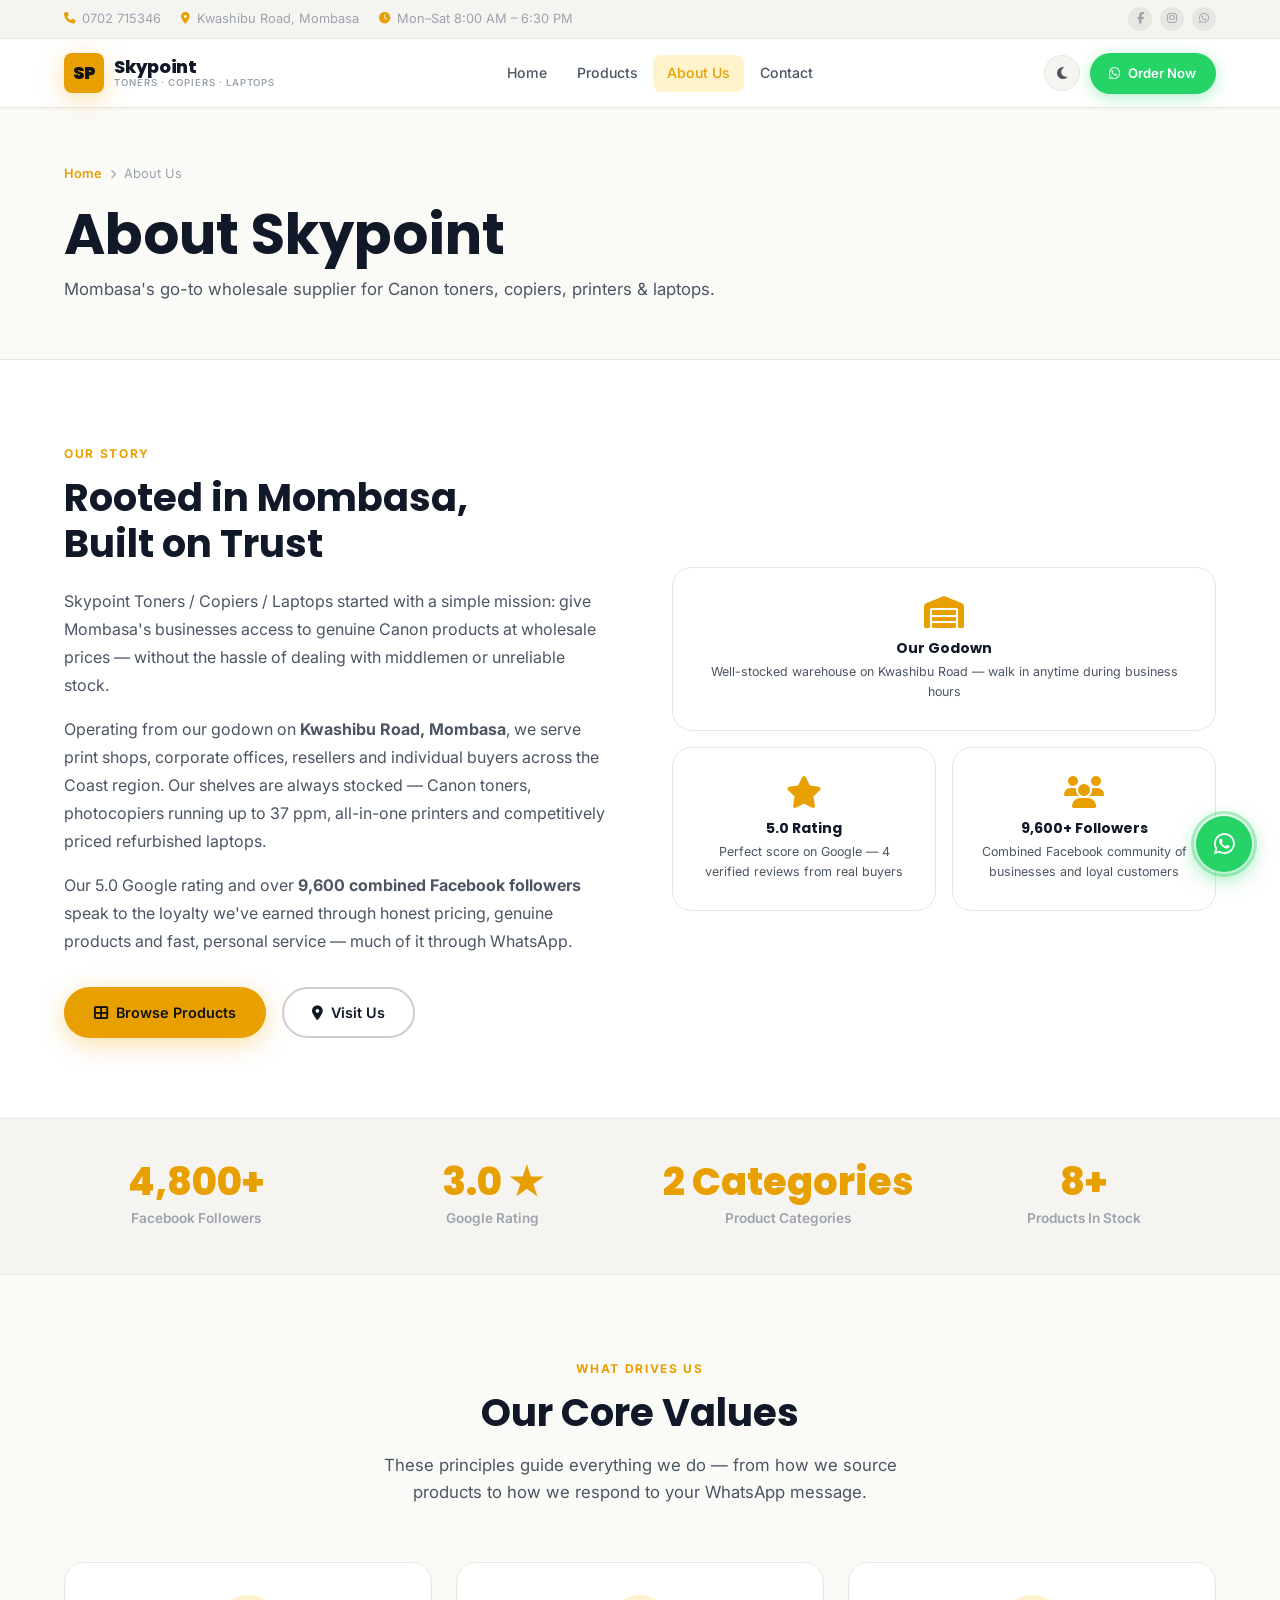
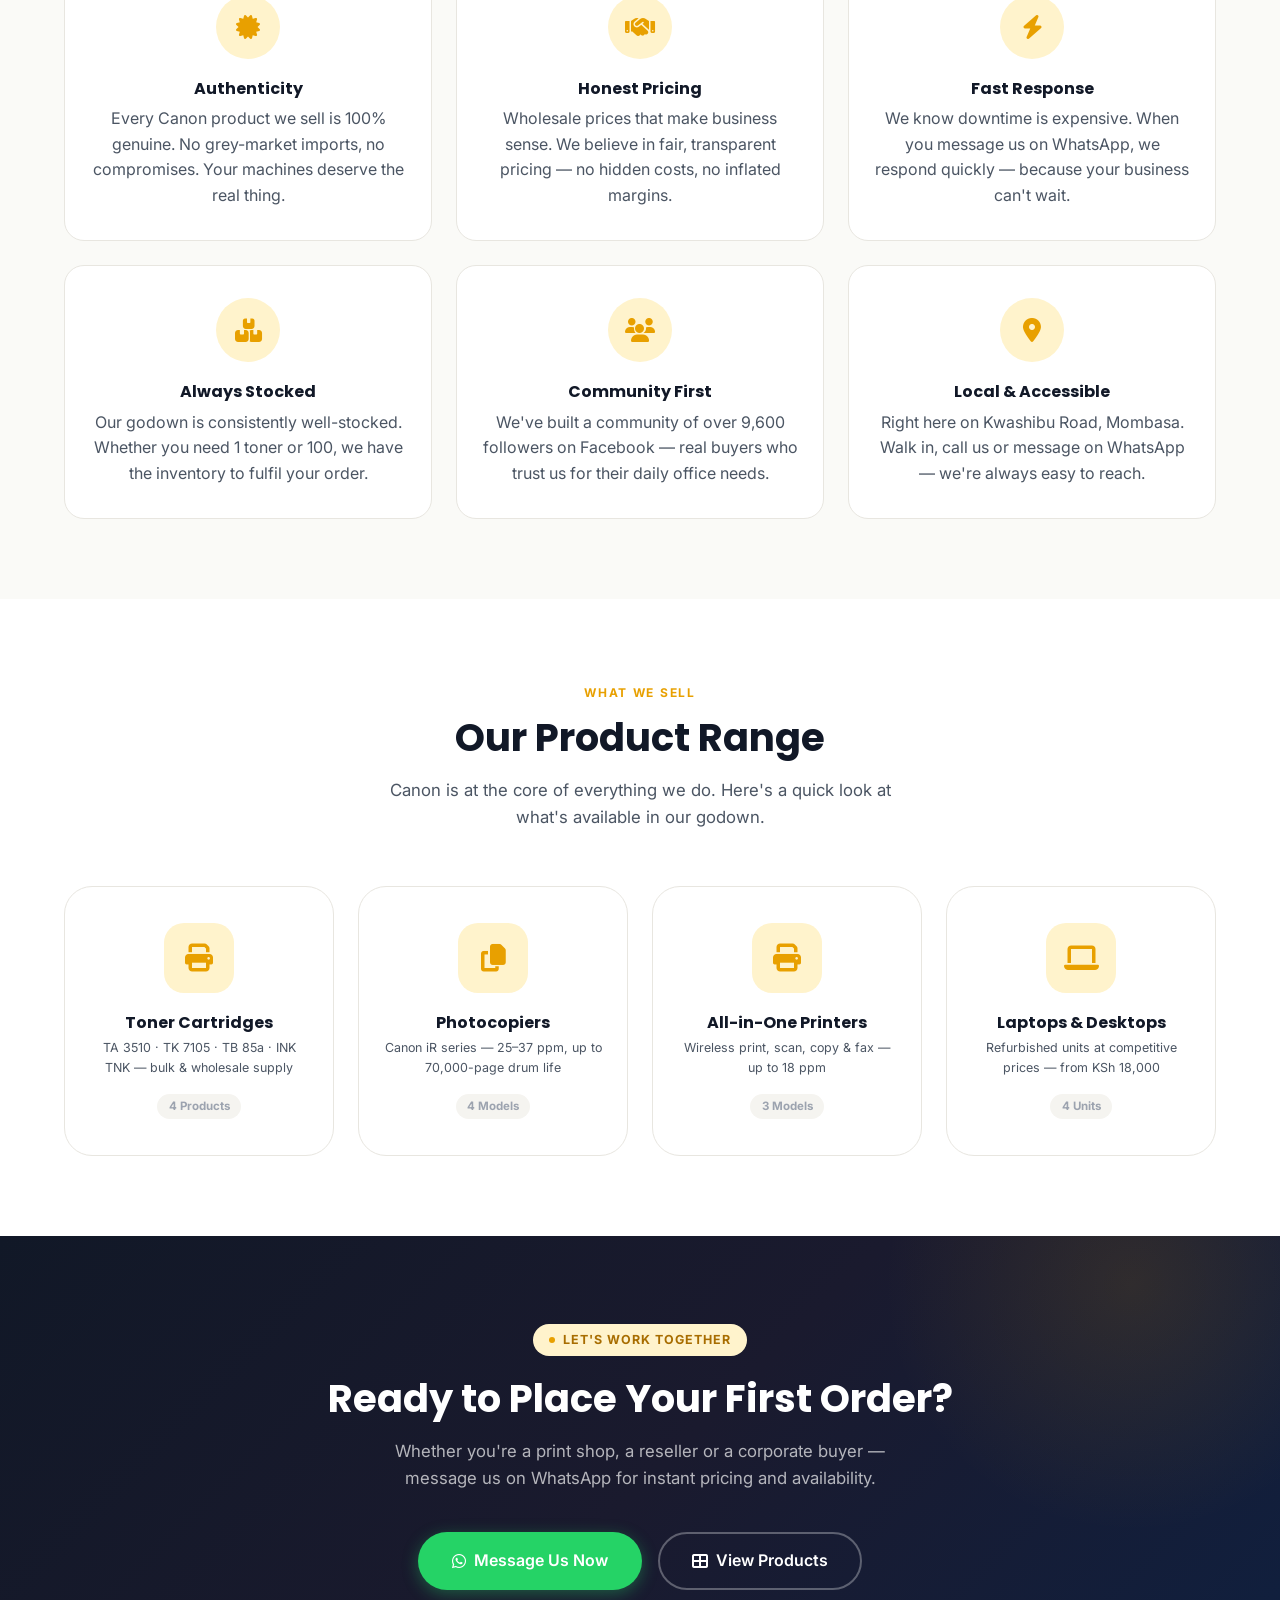
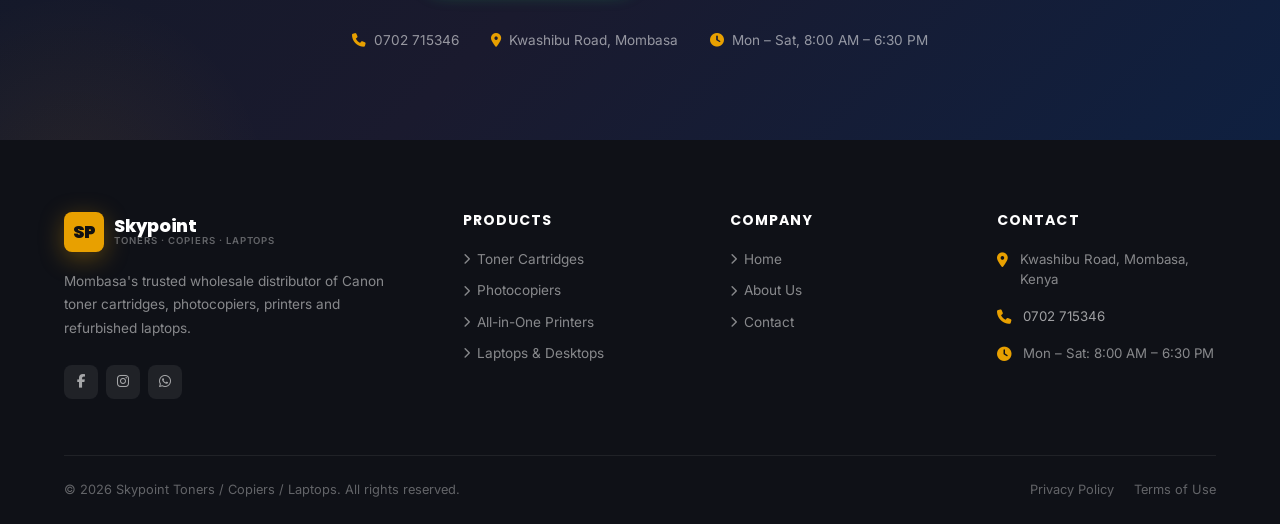
==== about.html @ 7e63da17 "Add hero video, godown image and visual polish - Add silent autoplay looping video to hero mosaic (v" ====
<!DOCTYPE html>
<html lang="en" data-theme="light">
<head>
  <meta charset="UTF-8">
  <meta name="viewport" content="width=device-width, initial-scale=1.0">
  <title>About Us — Skypoint Toners, Copiers &amp; Laptops | Mombasa</title>
  <meta name="description" content="Skypoint is Mombasa's trusted wholesale distributor of Canon toners, copiers, printers and laptops. Learn about our story, values and what drives us.">
  <link rel="preconnect" href="https://fonts.googleapis.com">
  <link rel="preconnect" href="https://fonts.gstatic.com" crossorigin>
  <link href="https://fonts.googleapis.com/css2?family=Inter:wght@300;400;500;600;700;800&family=Poppins:wght@600;700;800;900&display=swap" rel="stylesheet">
  <link rel="stylesheet" href="https://cdnjs.cloudflare.com/ajax/libs/font-awesome/6.5.0/css/all.min.css">
  <link rel="stylesheet" href="css/style.css">
</head>
<body>

  <!-- TOP BAR -->
  <div class="top-bar">
    <div class="container">
      <div class="top-bar-inner">
        <div class="top-bar-left">
          <a href="tel:+254702715346"><i class="fas fa-phone"></i> 0702 715346</a>
          <a href="#"><i class="fas fa-map-marker-alt"></i> Kwashibu Road, Mombasa</a>
          <a href="#"><i class="fas fa-clock"></i> Mon–Sat 8:00 AM – 6:30 PM</a>
        </div>
        <div class="top-bar-right">
          <div class="top-bar-social">
            <a href="#" aria-label="Facebook"><i class="fab fa-facebook-f"></i></a>
            <a href="#" aria-label="Instagram"><i class="fab fa-instagram"></i></a>
            <a href="https://wa.me/254702715346" target="_blank" aria-label="WhatsApp"><i class="fab fa-whatsapp"></i></a>
          </div>
        </div>
      </div>
    </div>
  </div>

  <!-- HEADER -->
  <header class="header">
    <div class="container">
      <nav class="nav">
        <a href="index.html" class="logo">
          <div class="logo-icon">SP</div>
          <div class="logo-text">
            <span class="logo-name">Skypoint</span>
            <span class="logo-tagline">Toners · Copiers · Laptops</span>
          </div>
        </a>
        <div class="nav-links">
          <a href="index.html">Home</a>
          <a href="products.html">Products</a>
          <a href="about.html" class="active">About Us</a>
          <a href="contact.html">Contact</a>
        </div>
        <div class="nav-actions">
          <button class="theme-toggle" id="themeToggle" aria-label="Toggle dark mode">
            <i class="fas fa-moon"></i>
          </button>
          <a href="https://wa.me/254702715346" target="_blank" class="btn btn-whatsapp btn-sm">
            <i class="fab fa-whatsapp"></i> Order Now
          </a>
          <button class="menu-toggle" id="menuToggle" aria-label="Open menu">
            <i class="fas fa-bars"></i>
          </button>
        </div>
      </nav>
    </div>
  </header>

  <!-- MOBILE MENU -->
  <div class="mobile-menu" id="mobileMenu">
    <div class="mobile-menu-header">
      <a href="index.html" class="logo">
        <div class="logo-icon">SP</div>
        <div class="logo-text">
          <span class="logo-name">Skypoint</span>
          <span class="logo-tagline">Toners · Copiers · Laptops</span>
        </div>
      </a>
      <button class="mobile-menu-close" id="mobileMenuClose"><i class="fas fa-times"></i></button>
    </div>
    <nav class="mobile-nav-links">
      <a href="index.html"><i class="fas fa-home"></i> Home</a>
      <a href="products.html"><i class="fas fa-th-large"></i> Products</a>
      <a href="about.html" class="active"><i class="fas fa-info-circle"></i> About Us</a>
      <a href="contact.html"><i class="fas fa-map-marker-alt"></i> Contact</a>
    </nav>
    <div class="mobile-menu-footer">
      <a href="https://wa.me/254702715346" target="_blank" class="btn btn-whatsapp">
        <i class="fab fa-whatsapp"></i> Order via WhatsApp
      </a>
    </div>
  </div>

  <!-- PAGE HERO -->
  <div class="page-hero">
    <div class="container">
      <div class="breadcrumb">
        <a href="index.html">Home</a>
        <i class="fas fa-chevron-right"></i>
        <span>About Us</span>
      </div>
      <h1>About Skypoint</h1>
      <p style="margin-top:0.5rem; font-size:1.05rem;">Mombasa's go-to wholesale supplier for Canon toners, copiers, printers &amp; laptops.</p>
    </div>
  </div>

  <main>

    <!-- OUR STORY -->
    <section class="section">
      <div class="container">
        <div class="story-grid">
          <div class="reveal-left">
            <div class="overline" style="display:inline-block;font-size:0.75rem;font-weight:700;letter-spacing:0.14em;text-transform:uppercase;color:var(--accent);margin-bottom:0.75rem;">Our Story</div>
            <h2 style="margin-bottom:1.25rem;">Rooted in Mombasa,<br>Built on Trust</h2>
            <p style="margin-bottom:1rem; line-height:1.75;">Skypoint Toners / Copiers / Laptops started with a simple mission: give Mombasa's businesses access to genuine Canon products at wholesale prices — without the hassle of dealing with middlemen or unreliable stock.</p>
            <p style="margin-bottom:1rem; line-height:1.75;">Operating from our godown on <strong>Kwashibu Road, Mombasa</strong>, we serve print shops, corporate offices, resellers and individual buyers across the Coast region. Our shelves are always stocked — Canon toners, photocopiers running up to 37 ppm, all-in-one printers and competitively priced refurbished laptops.</p>
            <p style="line-height:1.75;">Our 5.0 Google rating and over <strong>9,600 combined Facebook followers</strong> speak to the loyalty we've earned through honest pricing, genuine products and fast, personal service — much of it through WhatsApp.</p>
            <div style="margin-top:2rem; display:flex; gap:1rem; flex-wrap:wrap;">
              <a href="products.html" class="btn btn-primary">
                <i class="fas fa-th-large"></i> Browse Products
              </a>
              <a href="contact.html" class="btn btn-secondary">
                <i class="fas fa-map-marker-alt"></i> Visit Us
              </a>
            </div>
          </div>
          <div class="story-visual reveal-right">
            <div class="story-card">
              <i class="fas fa-warehouse"></i>
              <h4>Our Godown</h4>
              <p>Well-stocked warehouse on Kwashibu Road — walk in anytime during business hours</p>
            </div>
            <div class="story-card">
              <i class="fas fa-star"></i>
              <h4>5.0 Rating</h4>
              <p>Perfect score on Google — 4 verified reviews from real buyers</p>
            </div>
            <div class="story-card">
              <i class="fas fa-users"></i>
              <h4>9,600+ Followers</h4>
              <p>Combined Facebook community of businesses and loyal customers</p>
            </div>
          </div>
        </div>
      </div>
    </section>

    <!-- STATS -->
    <div class="stats-bar">
      <div class="container">
        <div class="stats-grid">
          <div class="stat-item reveal delay-1">
            <span class="stat-number" data-count="9600" data-suffix="+">0</span>
            <span class="stat-label">Facebook Followers</span>
          </div>
          <div class="stat-item reveal delay-2">
            <span class="stat-number" data-count="5" data-suffix=".0 ★">0</span>
            <span class="stat-label">Google Rating</span>
          </div>
          <div class="stat-item reveal delay-3">
            <span class="stat-number" data-count="4" data-suffix=" Categories">0</span>
            <span class="stat-label">Product Categories</span>
          </div>
          <div class="stat-item reveal delay-4">
            <span class="stat-number" data-count="15" data-suffix="+">0</span>
            <span class="stat-label">Products In Stock</span>
          </div>
        </div>
      </div>
    </div>

    <!-- VALUES -->
    <section class="section section-alt">
      <div class="container">
        <div class="section-header">
          <div class="overline">What Drives Us</div>
          <h2>Our Core Values</h2>
          <p>These principles guide everything we do — from how we source products to how we respond to your WhatsApp message.</p>
        </div>
        <div class="values-grid">
          <div class="value-card reveal delay-1">
            <div class="value-icon"><i class="fas fa-certificate"></i></div>
            <h3>Authenticity</h3>
            <p>Every Canon product we sell is 100% genuine. No grey-market imports, no compromises. Your machines deserve the real thing.</p>
          </div>
          <div class="value-card reveal delay-2">
            <div class="value-icon"><i class="fas fa-handshake"></i></div>
            <h3>Honest Pricing</h3>
            <p>Wholesale prices that make business sense. We believe in fair, transparent pricing — no hidden costs, no inflated margins.</p>
          </div>
          <div class="value-card reveal delay-3">
            <div class="value-icon"><i class="fas fa-bolt"></i></div>
            <h3>Fast Response</h3>
            <p>We know downtime is expensive. When you message us on WhatsApp, we respond quickly — because your business can't wait.</p>
          </div>
          <div class="value-card reveal delay-1">
            <div class="value-icon"><i class="fas fa-boxes"></i></div>
            <h3>Always Stocked</h3>
            <p>Our godown is consistently well-stocked. Whether you need 1 toner or 100, we have the inventory to fulfil your order.</p>
          </div>
          <div class="value-card reveal delay-2">
            <div class="value-icon"><i class="fas fa-users"></i></div>
            <h3>Community First</h3>
            <p>We've built a community of over 9,600 followers on Facebook — real buyers who trust us for their daily office needs.</p>
          </div>
          <div class="value-card reveal delay-3">
            <div class="value-icon"><i class="fas fa-map-marker-alt"></i></div>
            <h3>Local &amp; Accessible</h3>
            <p>Right here on Kwashibu Road, Mombasa. Walk in, call us or message on WhatsApp — we're always easy to reach.</p>
          </div>
        </div>
      </div>
    </section>

    <!-- PRODUCTS OVERVIEW -->
    <section class="section">
      <div class="container">
        <div class="section-header">
          <div class="overline">What We Sell</div>
          <h2>Our Product Range</h2>
          <p>Canon is at the core of everything we do. Here's a quick look at what's available in our godown.</p>
        </div>
        <div class="categories-grid">
          <a href="products.html" class="category-card reveal delay-1">
            <div class="cat-icon"><i class="fas fa-print"></i></div>
            <h3>Toner Cartridges</h3>
            <p>TA 3510 · TK 7105 · TB 85a · INK TNK — bulk &amp; wholesale supply</p>
            <span class="cat-count">4 Products</span>
          </a>
          <a href="products.html" class="category-card reveal delay-2">
            <div class="cat-icon"><i class="fas fa-copy"></i></div>
            <h3>Photocopiers</h3>
            <p>Canon iR series — 25–37 ppm, up to 70,000-page drum life</p>
            <span class="cat-count">4 Models</span>
          </a>
          <a href="products.html" class="category-card reveal delay-3">
            <div class="cat-icon"><i class="fas fa-print"></i></div>
            <h3>All-in-One Printers</h3>
            <p>Wireless print, scan, copy &amp; fax — up to 18 ppm</p>
            <span class="cat-count">3 Models</span>
          </a>
          <a href="products.html" class="category-card reveal delay-4">
            <div class="cat-icon"><i class="fas fa-laptop"></i></div>
            <h3>Laptops &amp; Desktops</h3>
            <p>Refurbished units at competitive prices — from KSh 18,000</p>
            <span class="cat-count">4 Units</span>
          </a>
        </div>
      </div>
    </section>

    <!-- CTA -->
    <section class="cta-banner">
      <div class="container">
        <div class="cta-content">
          <div class="hero-overline" style="justify-content:center; margin-bottom:1.25rem;">
            <div class="dot"></div>
            Let's Work Together
          </div>
          <h2>Ready to Place Your First Order?</h2>
          <p>Whether you're a print shop, a reseller or a corporate buyer — message us on WhatsApp for instant pricing and availability.</p>
          <div class="cta-actions">
            <a href="https://wa.me/254702715346?text=Hello%20Skypoint!%20I%27d%20like%20to%20inquire%20about%20your%20products%20and%20pricing." target="_blank" class="btn btn-whatsapp btn-lg">
              <i class="fab fa-whatsapp"></i> Message Us Now
            </a>
            <a href="products.html" class="btn btn-outline-accent btn-lg" style="border-color:rgba(255,255,255,0.3); color:#fff;">
              <i class="fas fa-th-large"></i> View Products
            </a>
          </div>
          <div class="cta-meta">
            <div class="cta-meta-item"><i class="fas fa-phone"></i> 0702 715346</div>
            <div class="cta-meta-item"><i class="fas fa-map-marker-alt"></i> Kwashibu Road, Mombasa</div>
            <div class="cta-meta-item"><i class="fas fa-clock"></i> Mon – Sat, 8:00 AM – 6:30 PM</div>
          </div>
        </div>
      </div>
    </section>

  </main>

  <!-- FOOTER -->
  <footer class="footer">
    <div class="container">
      <div class="footer-grid">
        <div class="footer-brand">
          <div class="logo">
            <div class="logo-icon">SP</div>
            <div class="logo-text">
              <span class="logo-name">Skypoint</span>
              <span class="logo-tagline">Toners · Copiers · Laptops</span>
            </div>
          </div>
          <p>Mombasa's trusted wholesale distributor of Canon toner cartridges, photocopiers, printers and refurbished laptops.</p>
          <div class="footer-social">
            <a href="#" aria-label="Facebook"><i class="fab fa-facebook-f"></i></a>
            <a href="#" aria-label="Instagram"><i class="fab fa-instagram"></i></a>
            <a href="https://wa.me/254702715346" target="_blank" aria-label="WhatsApp"><i class="fab fa-whatsapp"></i></a>
          </div>
        </div>
        <div class="footer-col">
          <h4>Products</h4>
          <ul>
            <li><a href="products.html"><i class="fas fa-chevron-right"></i> Toner Cartridges</a></li>
            <li><a href="products.html"><i class="fas fa-chevron-right"></i> Photocopiers</a></li>
            <li><a href="products.html"><i class="fas fa-chevron-right"></i> All-in-One Printers</a></li>
            <li><a href="products.html"><i class="fas fa-chevron-right"></i> Laptops &amp; Desktops</a></li>
          </ul>
        </div>
        <div class="footer-col">
          <h4>Company</h4>
          <ul>
            <li><a href="index.html"><i class="fas fa-chevron-right"></i> Home</a></li>
            <li><a href="about.html"><i class="fas fa-chevron-right"></i> About Us</a></li>
            <li><a href="contact.html"><i class="fas fa-chevron-right"></i> Contact</a></li>
          </ul>
        </div>
        <div class="footer-col">
          <h4>Contact</h4>
          <div class="footer-contact-item">
            <i class="fas fa-map-marker-alt"></i>
            <span>Kwashibu Road, Mombasa, Kenya</span>
          </div>
          <div class="footer-contact-item">
            <i class="fas fa-phone"></i>
            <span><a href="tel:+254702715346">0702 715346</a></span>
          </div>
          <div class="footer-contact-item">
            <i class="fas fa-clock"></i>
            <span>Mon – Sat: 8:00 AM – 6:30 PM</span>
          </div>
        </div>
      </div>
      <div class="footer-bottom">
        <p>&copy; 2026 Skypoint Toners / Copiers / Laptops. All rights reserved.</p>
        <div class="footer-bottom-links">
          <a href="#">Privacy Policy</a>
          <a href="#">Terms of Use</a>
        </div>
      </div>
    </div>
  </footer>

  <div class="wa-float">
    <div class="wa-float-tooltip">Chat with us on WhatsApp</div>
    <a href="https://wa.me/254702715346?text=Hello%20Skypoint!%20I'd%20like%20to%20place%20an%20order." target="_blank" class="wa-float-btn" aria-label="Order on WhatsApp">
      <i class="fab fa-whatsapp"></i>
    </a>
  </div>
  <button class="back-to-top" id="backToTop" aria-label="Back to top">
    <i class="fas fa-chevron-up"></i>
  </button>

  <script src="js/main.js"></script>
</body>
</html>
---- css/style.css ----
/* =====================================================
   SKYPOINT TONERS — Design System & Stylesheet
   Theme: White + Mustard/Gold, Dark Navy dark mode
   Hosting: cPanel static (no build tools)
   ===================================================== */

/* ============ 1. RESET ============ */
*, *::before, *::after { box-sizing: border-box; margin: 0; padding: 0; }
html { scroll-behavior: smooth; font-size: 16px; }
body {
  font-family: 'Inter', system-ui, -apple-system, sans-serif;
  background-color: var(--bg);
  color: var(--text);
  line-height: 1.6;
  transition: background-color 0.4s ease, color 0.4s ease;
  overflow-x: hidden;
  -webkit-text-size-adjust: 100%;
}
*, *::before, *::after { box-sizing: border-box; }
img { max-width: 100%; display: block; }
a { text-decoration: none; color: inherit; }
ul { list-style: none; }
button { cursor: pointer; font-family: inherit; border: none; outline: none; background: none; }

/* ============ 2. DESIGN TOKENS ============ */
:root {
  /* Brand */
  --accent: #E8A000;
  --accent-dark: #CC8800;
  --accent-darker: #A86D00;
  --accent-light: #FFF3CC;
  --accent-glow: rgba(232, 160, 0, 0.3);

  /* Light theme surfaces */
  --bg: #FFFFFF;
  --bg-alt: #FAFAF7;
  --surface: #F5F4F0;
  --card: #FFFFFF;
  --border: #E8E6E0;
  --border-strong: #D0CEC7;

  /* Text */
  --text: #111827;
  --text-secondary: #4B5563;
  --text-muted: #9CA3AF;

  /* Shadows */
  --shadow-xs: 0 1px 2px rgba(0,0,0,0.04);
  --shadow-sm: 0 2px 8px rgba(0,0,0,0.06);
  --shadow-md: 0 4px 20px rgba(0,0,0,0.09);
  --shadow-lg: 0 8px 40px rgba(0,0,0,0.13);
  --shadow-xl: 0 16px 60px rgba(0,0,0,0.16);
  --shadow-accent: 0 6px 24px rgba(232, 160, 0, 0.35);

  /* Radius */
  --r-sm: 8px;
  --r-md: 12px;
  --r-lg: 20px;
  --r-xl: 28px;
  --r-full: 9999px;

  /* Transitions */
  --t-fast: 0.15s ease;
  --t-base: 0.25s ease;
  --t-slow: 0.4s ease;
}

[data-theme="dark"] {
  --bg: #0D0D1E;
  --bg-alt: #111125;
  --surface: #16162E;
  --card: #1C1C38;
  --border: #2A2A4E;
  --border-strong: #3A3A60;

  --text: #F0F0F8;
  --text-secondary: #B0B0CC;
  --text-muted: #6B6B9A;

  --shadow-xs: 0 1px 2px rgba(0,0,0,0.25);
  --shadow-sm: 0 2px 8px rgba(0,0,0,0.35);
  --shadow-md: 0 4px 20px rgba(0,0,0,0.45);
  --shadow-lg: 0 8px 40px rgba(0,0,0,0.55);
  --shadow-xl: 0 16px 60px rgba(0,0,0,0.65);
  --shadow-accent: 0 6px 24px rgba(232, 160, 0, 0.22);
  --accent-light: rgba(232, 160, 0, 0.12);
  --accent-darker: var(--accent);
}

/* ============ 3. TYPOGRAPHY ============ */
h1, h2, h3, h4, h5, h6 {
  font-family: 'Poppins', sans-serif;
  font-weight: 700;
  line-height: 1.2;
  color: var(--text);
  transition: color 0.4s ease;
}
h1 { font-size: clamp(2rem, 5vw, 3.5rem); }
h2 { font-size: clamp(1.6rem, 3.5vw, 2.4rem); }
h3 { font-size: clamp(1.1rem, 2.5vw, 1.4rem); }
h4 { font-size: 1rem; }

p { color: var(--text-secondary); transition: color 0.4s ease; }
.accent-text { color: var(--accent); }

/* ============ 4. LAYOUT ============ */
.container {
  width: 100%;
  max-width: 1200px;
  margin: 0 auto;
  padding: 0 1.5rem;
}
.section { padding: 5rem 0; }
.section-alt { background: var(--bg-alt); }

.section-header { text-align: center; margin-bottom: 3.5rem; }
.section-header .overline {
  display: inline-block;
  font-size: 0.75rem;
  font-weight: 700;
  letter-spacing: 0.14em;
  text-transform: uppercase;
  color: var(--accent);
  margin-bottom: 0.75rem;
}
.section-header h2 { margin-bottom: 1rem; }
.section-header p { max-width: 550px; margin: 0 auto; font-size: 1.05rem; }

/* ============ 5. BUTTONS ============ */
.btn {
  display: inline-flex;
  align-items: center;
  gap: 0.5rem;
  padding: 0.75rem 1.75rem;
  border-radius: var(--r-full);
  font-size: 0.9rem;
  font-weight: 600;
  transition: all var(--t-base);
  white-space: nowrap;
  cursor: pointer;
  border: 2px solid transparent;
}

.btn-primary {
  background: var(--accent);
  color: #111;
  box-shadow: var(--shadow-accent);
}
.btn-primary:hover {
  background: var(--accent-dark);
  transform: translateY(-2px);
  box-shadow: 0 8px 30px rgba(232,160,0,0.45);
}

.btn-secondary {
  background: transparent;
  color: var(--text);
  border-color: var(--border-strong);
}
.btn-secondary:hover {
  border-color: var(--accent);
  color: var(--accent);
  transform: translateY(-2px);
}

.btn-whatsapp {
  background: #25D366;
  color: #fff;
  box-shadow: 0 4px 16px rgba(37,211,102,0.35);
}
.btn-whatsapp:hover {
  background: #1DB954;
  transform: translateY(-2px);
  box-shadow: 0 8px 24px rgba(37,211,102,0.45);
}

.btn-outline-accent {
  background: transparent;
  color: var(--accent);
  border-color: var(--accent);
}
.btn-outline-accent:hover {
  background: var(--accent);
  color: #111;
  transform: translateY(-2px);
}

.btn-dark {
  background: #fff;
  color: #111;
  font-weight: 700;
}
.btn-dark:hover {
  background: rgba(255,255,255,0.9);
  transform: translateY(-2px);
}

.btn-sm { padding: 0.5rem 1.1rem; font-size: 0.82rem; }
.btn-lg { padding: 0.9rem 2rem; font-size: 1rem; }

/* ============ 6. BADGES ============ */
.badge {
  display: inline-flex;
  align-items: center;
  padding: 0.22rem 0.65rem;
  border-radius: var(--r-full);
  font-size: 0.72rem;
  font-weight: 700;
  letter-spacing: 0.04em;
  text-transform: uppercase;
}
.badge-accent { background: var(--accent-light); color: var(--accent-darker); }
.badge-hot { background: #FEE2E2; color: #DC2626; }
.badge-new { background: #DCFCE7; color: #15803D; }
.badge-bulk { background: #EDE9FE; color: #7C3AED; }
[data-theme="dark"] .badge-hot { background: rgba(239,68,68,0.15); color: #F87171; }
[data-theme="dark"] .badge-new { background: rgba(34,197,94,0.15); color: #4ADE80; }
[data-theme="dark"] .badge-bulk { background: rgba(124,58,237,0.15); color: #A78BFA; }

/* ============ 7. TOP BAR ============ */
.top-bar {
  background: var(--surface);
  border-bottom: 1px solid var(--border);
  color: var(--text-secondary);
  padding: 0.45rem 0;
  font-size: 0.8rem;
  transition: background var(--t-slow);
}

.top-bar-inner {
  display: flex;
  align-items: center;
  justify-content: space-between;
  gap: 1rem;
}
.top-bar-left, .top-bar-right {
  display: flex;
  align-items: center;
  gap: 1.25rem;
}
.top-bar a {
  display: flex;
  align-items: center;
  gap: 0.4rem;
  color: var(--text-muted);
  transition: color var(--t-fast);
}
.top-bar a:hover { color: var(--accent); }
.top-bar i { font-size: 0.72rem; color: var(--accent); }

.top-bar-social { display: flex; align-items: center; gap: 0.5rem; }
.top-bar-social a {
  width: 24px; height: 24px;
  display: flex; align-items: center; justify-content: center;
  border-radius: 50%;
  background: var(--border);
  font-size: 0.72rem;
  color: var(--text-muted);
}
.top-bar-social a i { color: var(--text-muted); }
.top-bar-social a:hover { background: var(--accent); color: #111; }
.top-bar-social a:hover i { color: #111; }

/* ============ 8. HEADER / NAV ============ */
.header {
  position: sticky;
  top: 0;
  z-index: 1000;
  background: var(--bg);
  border-bottom: 1px solid var(--border);
  box-shadow: var(--shadow-xs);
  transition: background var(--t-slow), border-color var(--t-slow), box-shadow var(--t-base);
}
.header.scrolled { box-shadow: var(--shadow-md); }

.nav {
  display: flex;
  align-items: center;
  justify-content: space-between;
  height: 68px;
  gap: 1.5rem;
}

/* Logo */
.logo {
  display: flex;
  align-items: center;
  gap: 0.65rem;
  flex-shrink: 0;
  text-decoration: none;
}
.logo-icon {
  width: 40px; height: 40px;
  background: var(--accent);
  border-radius: var(--r-sm);
  display: flex; align-items: center; justify-content: center;
  font-family: 'Poppins', sans-serif;
  font-size: 1.1rem; font-weight: 900;
  color: #111;
  box-shadow: var(--shadow-accent);
  letter-spacing: -0.05em;
  flex-shrink: 0;
}
.logo-text { display: flex; flex-direction: column; line-height: 1.1; }
.logo-name {
  font-family: 'Poppins', sans-serif;
  font-size: 1.1rem; font-weight: 800;
  color: var(--text);
  letter-spacing: -0.02em;
  transition: color var(--t-slow);
}
.logo-tagline {
  font-size: 0.6rem; font-weight: 600;
  color: var(--text-muted);
  letter-spacing: 0.1em;
  text-transform: uppercase;
  transition: color var(--t-slow);
}

/* Nav links */
.nav-links { display: flex; align-items: center; gap: 0.15rem; }
.nav-links a {
  padding: 0.45rem 0.85rem;
  border-radius: var(--r-sm);
  font-size: 0.88rem; font-weight: 500;
  color: var(--text-secondary);
  transition: all var(--t-fast);
}
.nav-links a:hover, .nav-links a.active {
  color: var(--accent);
  background: var(--accent-light);
}

/* Nav actions */
.nav-actions { display: flex; align-items: center; gap: 0.6rem; }

.theme-toggle {
  width: 36px; height: 36px;
  border-radius: var(--r-full);
  background: var(--surface);
  border: 1px solid var(--border);
  display: flex; align-items: center; justify-content: center;
  color: var(--text-secondary);
  font-size: 0.85rem;
  transition: all var(--t-base);
}
.theme-toggle:hover {
  background: var(--accent-light);
  color: var(--accent);
  border-color: var(--accent);
}

.menu-toggle {
  display: none;
  width: 36px; height: 36px;
  border-radius: var(--r-sm);
  background: var(--surface);
  align-items: center; justify-content: center;
  color: var(--text);
  font-size: 1rem;
  transition: all var(--t-base);
}
.menu-toggle:hover { background: var(--accent-light); color: var(--accent); }

/* ============ 9. MOBILE MENU ============ */
.mobile-menu {
  display: none;
  position: fixed;
  inset: 0;
  z-index: 1100;
  background: var(--bg);
  flex-direction: column;
  padding: 1.5rem;
  overflow-y: auto;
  -webkit-overflow-scrolling: touch;
}
.mobile-menu.open { display: flex; }

.mobile-menu-header {
  display: flex;
  align-items: center;
  justify-content: space-between;
  margin-bottom: 1.5rem;
  padding-bottom: 1.25rem;
  border-bottom: 1px solid var(--border);
}
.mobile-menu-close {
  width: 36px; height: 36px;
  border-radius: var(--r-sm);
  background: var(--surface);
  display: flex; align-items: center; justify-content: center;
  color: var(--text); font-size: 1rem;
}

.mobile-nav-links { display: flex; flex-direction: column; gap: 0.25rem; flex: 1; }
.mobile-nav-links a {
  padding: 0.85rem 1rem;
  border-radius: var(--r-sm);
  font-size: 0.95rem; font-weight: 500;
  color: var(--text);
  display: flex; align-items: center; gap: 0.75rem;
  transition: all var(--t-fast);
}
.mobile-nav-links a i { width: 20px; text-align: center; color: var(--text-muted); }
.mobile-nav-links a:hover, .mobile-nav-links a.active {
  background: var(--accent-light);
  color: var(--accent);
}
.mobile-nav-links a:hover i, .mobile-nav-links a.active i { color: var(--accent); }

.mobile-menu-footer {
  border-top: 1px solid var(--border);
  padding-top: 1.25rem;
  margin-top: 1rem;
  display: flex;
  flex-direction: column;
  gap: 0.6rem;
}
.mobile-menu-footer .btn { justify-content: center; }

/* ============ 10. HERO ============ */
.hero {
  background: var(--bg);
  position: relative;
  overflow: hidden;
  padding: 5.5rem 0 6rem;
}
.hero-bg { position: absolute; inset: 0; pointer-events: none; }
.hero-blob {
  position: absolute;
  border-radius: 50%;
}
.hero-blob-1 {
  top: -15%; right: -8%;
  width: 550px; height: 550px;
  background: radial-gradient(circle, var(--accent-light) 0%, transparent 65%);
}
.hero-blob-2 {
  bottom: -25%; left: -12%;
  width: 450px; height: 450px;
  background: radial-gradient(circle, var(--accent-light) 0%, transparent 65%);
  opacity: 0.5;
}
[data-theme="dark"] .hero-blob-1 {
  background: radial-gradient(circle, rgba(232,160,0,0.09) 0%, transparent 65%);
}
[data-theme="dark"] .hero-blob-2 {
  background: radial-gradient(circle, rgba(232,160,0,0.05) 0%, transparent 65%);
  opacity: 1;
}

.hero-grid {
  display: grid;
  grid-template-columns: 1fr 1fr;
  gap: 4rem;
  align-items: center;
  position: relative;
  z-index: 1;
}

.hero-overline {
  display: inline-flex;
  align-items: center;
  gap: 0.5rem;
  background: var(--accent-light);
  color: var(--accent-darker);
  padding: 0.38rem 1rem;
  border-radius: var(--r-full);
  font-size: 0.78rem; font-weight: 700;
  letter-spacing: 0.08em; text-transform: uppercase;
  margin-bottom: 1.5rem;
}
.hero-overline .dot {
  width: 6px; height: 6px;
  border-radius: 50%;
  background: var(--accent);
  animation: dotPulse 1.8s ease-in-out infinite;
}
@keyframes dotPulse {
  0%, 100% { opacity: 1; transform: scale(1); }
  50% { opacity: 0.4; transform: scale(0.7); }
}

.hero h1 { margin-bottom: 1.25rem; }
.hero h1 .highlight {
  color: var(--accent);
  position: relative;
  display: inline-block;
}
.hero h1 .highlight::after {
  content: '';
  position: absolute;
  bottom: 2px; left: 0; right: 0;
  height: 3px;
  background: var(--accent);
  border-radius: 2px;
  opacity: 0.35;
}

.hero-desc {
  font-size: 1.05rem;
  line-height: 1.75;
  margin-bottom: 2rem;
  max-width: 480px;
}

.hero-actions {
  display: flex; align-items: center; gap: 0.85rem;
  flex-wrap: wrap; margin-bottom: 0;
}

.hero-trust {
  display: flex; align-items: center; gap: 1.5rem; flex-wrap: wrap;
  padding-top: 1.5rem;
  border-top: 1px solid var(--border);
}
.trust-item {
  display: flex; align-items: center; gap: 0.45rem;
  font-size: 0.82rem; font-weight: 600; color: var(--text-muted);
}
.trust-item i { color: var(--accent); font-size: 0.85rem; }

/* Hero visual */
.hero-visual {
  position: relative;
  display: flex;
  align-items: center;
}

.hero-product-grid {
  display: grid;
  grid-template-columns: 1fr 1fr;
  gap: 1rem;
}
.hero-product-card {
  background: var(--card);
  border: 1px solid var(--border);
  border-radius: var(--r-lg);
  padding: 1.75rem 1.25rem;
  display: flex; flex-direction: column;
  align-items: center; gap: 0.85rem;
  text-align: center;
  cursor: pointer;
  text-decoration: none;
  transition: all var(--t-base);
  position: relative;
  overflow: hidden;
}
.hero-product-card::before {
  content: '';
  position: absolute;
  bottom: 0; left: 0; right: 0;
  height: 3px;
  background: var(--accent);
  transform: scaleX(0);
  transition: transform var(--t-base);
}
.hero-product-card:hover::before { transform: scaleX(1); }
.hero-product-card:hover {
  border-color: var(--accent);
  box-shadow: var(--shadow-accent);
  transform: translateY(-5px);
}
.hp-icon {
  width: 60px; height: 60px;
  border-radius: var(--r-md);
  background: var(--accent-light);
  display: flex; align-items: center; justify-content: center;
  font-size: 1.6rem; color: var(--accent);
  transition: all var(--t-base);
}
.hero-product-card:hover .hp-icon {
  background: var(--accent);
  color: #111;
}
.hp-label {
  font-size: 0.82rem; font-weight: 700;
  color: var(--text-secondary);
  transition: color var(--t-base);
}
.hero-product-card:hover .hp-label { color: var(--accent); }
.hp-sub {
  font-size: 0.72rem; color: var(--text-muted);
  transition: color var(--t-base);
}

/* Floating hero cards */
.hero-float {
  position: absolute;
  background: var(--card);
  border: 1px solid var(--border);
  border-radius: var(--r-md);
  padding: 0.65rem 0.9rem;
  box-shadow: var(--shadow-lg);
  display: flex; align-items: center; gap: 0.6rem;
  font-size: 0.78rem; font-weight: 700;
  white-space: nowrap; z-index: 2;
}
.hero-float-icon {
  width: 28px; height: 28px;
  border-radius: var(--r-sm);
  background: var(--accent-light);
  display: flex; align-items: center; justify-content: center;
  color: var(--accent); font-size: 0.8rem; flex-shrink: 0;
}
.hero-float-1 {
  top: -8%; right: -6%;
  animation: float 3.5s ease-in-out infinite;
}
.hero-float-2 {
  bottom: -2%; left: -8%;
  animation: float 3.5s ease-in-out infinite 1.75s;
}
@keyframes float {
  0%, 100% { transform: translateY(0px); }
  50% { transform: translateY(-10px); }
}

/* ============ 11. STATS BAR ============ */
.stats-bar {
  background: var(--surface);
  border-top: 1px solid var(--border);
  border-bottom: 1px solid var(--border);
  padding: 2.75rem 0;
}
.stats-grid {
  display: grid;
  grid-template-columns: repeat(4, 1fr);
  gap: 2rem;
}
.stat-item { text-align: center; }
.stat-number {
  font-family: 'Poppins', sans-serif;
  font-size: 2.4rem; font-weight: 800; line-height: 1;
  margin-bottom: 0.4rem; display: block;
  color: var(--accent);
}
.stat-label { font-size: 0.85rem; font-weight: 600; display: block; color: var(--text-muted); }

/* ============ 12. CATEGORIES ============ */
.categories-grid {
  display: grid;
  grid-template-columns: repeat(4, 1fr);
  gap: 1.5rem;
}
.category-card {
  background: var(--card);
  border: 1px solid var(--border);
  border-radius: var(--r-xl);
  padding: 2.25rem 1.5rem;
  text-align: center;
  display: block; text-decoration: none;
  transition: all var(--t-base);
  position: relative; overflow: hidden;
}
.category-card::after {
  content: '';
  position: absolute;
  inset: 0;
  border-radius: var(--r-xl);
  background: linear-gradient(135deg, var(--accent) 0%, var(--accent-dark) 100%);
  opacity: 0;
  transition: opacity var(--t-base);
  z-index: 0;
}
.category-card:hover::after { opacity: 1; }
.category-card > * { position: relative; z-index: 1; }

.category-card:hover {
  transform: translateY(-8px);
  box-shadow: var(--shadow-accent);
  border-color: var(--accent);
}
.cat-icon {
  width: 70px; height: 70px;
  margin: 0 auto 1.25rem;
  border-radius: var(--r-lg);
  background: var(--accent-light);
  display: flex; align-items: center; justify-content: center;
  font-size: 1.75rem; color: var(--accent);
  transition: all var(--t-base);
}
.category-card:hover .cat-icon {
  background: rgba(255,255,255,0.25);
  color: #fff;
}
.category-card h3 {
  font-size: 1rem; margin-bottom: 0.35rem;
  transition: color var(--t-base);
}
.category-card:hover h3 { color: #fff; }
.category-card p {
  font-size: 0.78rem;
  transition: color var(--t-base);
}
.category-card:hover p { color: rgba(255,255,255,0.8); }
.cat-count {
  display: inline-block;
  margin-top: 1rem;
  padding: 0.2rem 0.7rem;
  background: var(--surface);
  border-radius: var(--r-full);
  font-size: 0.72rem; font-weight: 700;
  color: var(--text-muted);
  transition: all var(--t-base);
}
.category-card:hover .cat-count {
  background: rgba(255,255,255,0.25);
  color: #fff;
}

/* ============ 13. PRODUCT CARDS ============ */
.filter-tabs {
  display: flex; align-items: center; gap: 0.5rem;
  flex-wrap: wrap; justify-content: center;
  margin-bottom: 2.5rem;
}
.filter-tab {
  padding: 0.48rem 1.1rem;
  border-radius: var(--r-full);
  font-size: 0.85rem; font-weight: 600;
  background: var(--surface);
  color: var(--text-secondary);
  border: 1.5px solid var(--border);
  transition: all var(--t-base); cursor: pointer;
}
.filter-tab:hover, .filter-tab.active {
  background: var(--accent);
  color: #111;
  border-color: var(--accent);
  box-shadow: var(--shadow-accent);
}

.products-grid {
  display: grid;
  grid-template-columns: repeat(4, 1fr);
  gap: 1.5rem;
}

.product-card {
  background: var(--card);
  border: 1px solid var(--border);
  border-radius: var(--r-md);
  overflow: hidden;
  transition: all var(--t-base);
  display: flex; flex-direction: column;
}
.product-card:hover {
  border-color: var(--accent);
  box-shadow: var(--shadow-md);
  transform: translateY(-5px);
}

.product-image {
  aspect-ratio: 4/3;
  background: var(--surface);
  display: flex; align-items: center; justify-content: center;
  position: relative; overflow: hidden;
}
.product-image i {
  font-size: 4.5rem;
  color: var(--accent);
  opacity: 0.22;
  transition: all var(--t-base);
}
.product-card:hover .product-image i {
  opacity: 0.4;
  transform: scale(1.08);
}
.product-image-inner {
  display: flex; flex-direction: column;
  align-items: center; gap: 0.5rem;
  color: var(--accent);
  opacity: 0.25;
  transition: opacity var(--t-base);
}
.product-card:hover .product-image-inner { opacity: 0.45; }
.product-image-inner i { font-size: 4rem; }
.product-image-inner span {
  font-size: 0.75rem; font-weight: 700;
  text-transform: uppercase; letter-spacing: 0.1em;
  color: var(--text-muted);
  opacity: 1;
}
.product-badges {
  position: absolute; top: 0.65rem; left: 0.65rem;
  display: flex; flex-direction: column; gap: 0.35rem;
}

.product-body { padding: 1.1rem; flex: 1; display: flex; flex-direction: column; }
.product-cat {
  font-size: 0.7rem; font-weight: 700;
  letter-spacing: 0.1em; text-transform: uppercase;
  color: var(--accent); margin-bottom: 0.3rem;
}
.product-name {
  font-size: 0.92rem; font-weight: 700;
  color: var(--text); margin-bottom: 0.35rem; line-height: 1.3;
}
.product-specs {
  font-size: 0.78rem; color: var(--text-muted);
  line-height: 1.55; margin-bottom: 1rem; flex: 1;
}
.product-footer {
  display: flex; align-items: center;
  justify-content: space-between; gap: 0.6rem;
  border-top: 1px solid var(--border);
  padding-top: 0.85rem; margin-top: auto;
}
.product-price {
  font-family: 'Poppins', sans-serif;
  font-size: 1rem; font-weight: 800; color: var(--text);
}
.product-price .ksh { font-size: 0.7rem; font-weight: 600; color: var(--text-muted); vertical-align: super; }
.product-price .quote { font-size: 0.8rem; font-weight: 600; color: var(--accent); font-family: 'Inter', sans-serif; }

.product-wa-btn {
  width: 36px; height: 36px;
  border-radius: var(--r-sm);
  background: #25D366;
  color: #fff;
  display: flex; align-items: center; justify-content: center;
  font-size: 0.95rem; flex-shrink: 0;
  transition: all var(--t-base);
  cursor: pointer; border: none;
}
.product-wa-btn:hover {
  background: #1DB954;
  transform: scale(1.1);
  box-shadow: 0 4px 12px rgba(37,211,102,0.4);
}

.view-all-wrap { text-align: center; margin-top: 3rem; }

/* ============ 14. WHY US ============ */
.why-grid {
  display: grid;
  grid-template-columns: 1.1fr 1fr;
  gap: 5rem;
  align-items: center;
}
.why-features { display: flex; flex-direction: column; gap: 1.25rem; }
.why-feature {
  display: flex; gap: 1.25rem;
  padding: 1.5rem;
  background: var(--card);
  border: 1px solid var(--border);
  border-radius: var(--r-md);
  transition: all var(--t-base);
}
.why-feature:hover {
  border-color: var(--accent);
  box-shadow: var(--shadow-accent);
  transform: translateX(6px);
}
.wf-icon {
  width: 50px; height: 50px;
  border-radius: var(--r-sm);
  background: var(--accent-light);
  display: flex; align-items: center; justify-content: center;
  font-size: 1.2rem; color: var(--accent);
  flex-shrink: 0;
  transition: all var(--t-base);
}
.why-feature:hover .wf-icon { background: var(--accent); color: #111; }
.wf-title { font-size: 0.95rem; font-weight: 700; margin-bottom: 0.35rem; }
.wf-desc { font-size: 0.84rem; line-height: 1.6; }

.why-visual {
  display: grid;
  grid-template-columns: 1fr 1fr;
  gap: 1rem;
}
.why-img {
  background: var(--surface);
  border: 1px solid var(--border);
  border-radius: var(--r-lg);
  display: flex; flex-direction: column;
  align-items: center; justify-content: center;
  gap: 0.75rem;
  padding: 2rem 1rem;
  text-align: center;
  transition: all var(--t-base);
}
.why-img:hover {
  border-color: var(--accent);
  background: var(--accent-light);
  transform: scale(1.03);
}
.why-img i { font-size: 2.2rem; color: var(--accent); }
.why-img span { font-size: 0.78rem; font-weight: 700; color: var(--text-muted); }
.why-img:first-child { grid-column: span 2; padding: 2.5rem; }
.why-img:first-child i { font-size: 3rem; }

/* ============ 15. TESTIMONIALS ============ */
.testimonials-grid {
  display: grid;
  grid-template-columns: repeat(2, 1fr);
  gap: 1.5rem;
}
.testimonial-card {
  background: var(--card);
  border: 1px solid var(--border);
  border-radius: var(--r-lg);
  padding: 2rem;
  position: relative;
  transition: all var(--t-base);
}
.testimonial-card:hover {
  border-color: var(--accent);
  box-shadow: var(--shadow-accent);
  transform: translateY(-5px);
}
.testimonial-card::before {
  content: '\201C';
  position: absolute; top: 0.75rem; right: 1.5rem;
  font-size: 6rem; font-family: Georgia, serif;
  color: var(--accent); opacity: 0.1; line-height: 1;
  pointer-events: none;
}
.t-stars { display: flex; gap: 0.2rem; margin-bottom: 1rem; }
.t-stars i { color: var(--accent); font-size: 0.85rem; }
.t-text {
  font-size: 0.95rem; line-height: 1.75;
  color: var(--text-secondary); margin-bottom: 1.5rem;
  font-style: italic;
}
.t-author { display: flex; align-items: center; gap: 0.75rem; }
.t-avatar {
  width: 42px; height: 42px; border-radius: 50%;
  background: var(--accent);
  display: flex; align-items: center; justify-content: center;
  font-family: 'Poppins', sans-serif;
  font-size: 1rem; font-weight: 800; color: #111;
  flex-shrink: 0;
}
.t-name { font-size: 0.88rem; font-weight: 700; color: var(--text); }
.t-role { font-size: 0.75rem; color: var(--text-muted); }
.t-google {
  display: inline-flex; align-items: center; gap: 0.35rem;
  font-size: 0.7rem; color: var(--text-muted); margin-top: 0.2rem;
}

/* Google rating showcase */
.google-rating {
  display: flex; align-items: center;
  justify-content: center; gap: 2rem;
  margin-bottom: 2.5rem;
  padding: 1.5rem 2rem;
  background: var(--card);
  border: 1px solid var(--border);
  border-radius: var(--r-lg);
  max-width: 450px; margin-left: auto; margin-right: auto;
  margin-bottom: 2.5rem;
}
.gr-score {
  font-family: 'Poppins', sans-serif;
  font-size: 3rem; font-weight: 900;
  color: var(--accent); line-height: 1;
}
.gr-info { display: flex; flex-direction: column; gap: 0.35rem; }
.gr-stars { display: flex; gap: 0.2rem; }
.gr-stars i { color: var(--accent); font-size: 1.1rem; }
.gr-label { font-size: 0.8rem; color: var(--text-muted); font-weight: 500; }

/* ============ 16. CTA BANNER ============ */
.cta-banner {
  background: linear-gradient(135deg, #111827 0%, #1A1A2E 50%, #0F2040 100%);
  padding: 5.5rem 0;
  position: relative; overflow: hidden; text-align: center;
}
[data-theme="dark"] .cta-banner {
  background: linear-gradient(135deg, #060611 0%, #0D0D22 50%, #0A1830 100%);
}
.cta-banner::before {
  content: '';
  position: absolute; top: -40%; right: -8%;
  width: 500px; height: 500px;
  background: radial-gradient(circle, rgba(232,160,0,0.12) 0%, transparent 70%);
  border-radius: 50%;
}
.cta-banner::after {
  content: '';
  position: absolute; bottom: -50%; left: -10%;
  width: 400px; height: 400px;
  background: radial-gradient(circle, rgba(232,160,0,0.07) 0%, transparent 70%);
  border-radius: 50%;
}
.cta-content { position: relative; z-index: 1; }
.cta-content h2 { color: #fff; margin-bottom: 1rem; }
.cta-content p { color: rgba(255,255,255,0.68); font-size: 1.05rem; margin-bottom: 2.5rem; max-width: 520px; margin-left: auto; margin-right: auto; }
.cta-actions {
  display: flex; align-items: center;
  justify-content: center; gap: 1rem; flex-wrap: wrap; margin-bottom: 2.5rem;
}
.cta-meta {
  display: flex; align-items: center;
  justify-content: center; gap: 2rem; flex-wrap: wrap;
}
.cta-meta-item {
  display: flex; align-items: center; gap: 0.5rem;
  font-size: 0.85rem; color: rgba(255,255,255,0.55);
}
.cta-meta-item i { color: var(--accent); }

/* ============ 17. FOOTER ============ */
.footer {
  background: #0F1117;
  color: rgba(255,255,255,0.7);
  padding: 4.5rem 0 0;
}
[data-theme="dark"] .footer { background: #06060E; }

.footer-grid {
  display: grid;
  grid-template-columns: 1.6fr 1fr 1fr 1fr;
  gap: 3rem; margin-bottom: 3.5rem;
}
.footer-brand .logo { margin-bottom: 1.1rem; }
.footer-brand .logo-name { color: #fff; }
.footer-brand .logo-tagline { color: rgba(255,255,255,0.35); }
.footer-brand p { font-size: 0.85rem; line-height: 1.75; color: rgba(255,255,255,0.5); margin-bottom: 1.5rem; }
.footer-social { display: flex; gap: 0.5rem; }
.footer-social a {
  width: 34px; height: 34px;
  border-radius: var(--r-sm);
  background: rgba(255,255,255,0.07);
  display: flex; align-items: center; justify-content: center;
  color: rgba(255,255,255,0.6); font-size: 0.85rem;
  transition: all var(--t-base);
}
.footer-social a:hover { background: var(--accent); color: #111; }

.footer-col h4 { font-size: 0.88rem; font-weight: 700; color: #fff; margin-bottom: 1.25rem; text-transform: uppercase; letter-spacing: 0.08em; }
.footer-col ul { display: flex; flex-direction: column; gap: 0.6rem; }
.footer-col ul a {
  font-size: 0.85rem; color: rgba(255,255,255,0.5);
  display: flex; align-items: center; gap: 0.45rem;
  transition: color var(--t-fast);
}
.footer-col ul a i { font-size: 0.7rem; }
.footer-col ul a:hover { color: var(--accent); }

.footer-contact-item { display: flex; gap: 0.75rem; margin-bottom: 1rem; }
.footer-contact-item i { color: var(--accent); font-size: 0.9rem; margin-top: 0.25rem; flex-shrink: 0; }
.footer-contact-item span { font-size: 0.83rem; color: rgba(255,255,255,0.5); line-height: 1.55; }
.footer-contact-item a { color: rgba(255,255,255,0.6); transition: color var(--t-fast); }
.footer-contact-item a:hover { color: var(--accent); }

.footer-bottom {
  border-top: 1px solid rgba(255,255,255,0.07);
  padding: 1.5rem 0;
  display: flex; align-items: center;
  justify-content: space-between; gap: 1rem; flex-wrap: wrap;
}
.footer-bottom p { font-size: 0.8rem; color: rgba(255,255,255,0.35); }
.footer-bottom-links { display: flex; gap: 1.25rem; }
.footer-bottom-links a { font-size: 0.8rem; color: rgba(255,255,255,0.35); transition: color var(--t-fast); }
.footer-bottom-links a:hover { color: var(--accent); }

/* ============ 18. WHATSAPP FLOAT ============ */
.wa-float {
  position: fixed; bottom: 1.75rem; right: 1.75rem;
  z-index: 9999;
  display: flex; flex-direction: column; align-items: flex-end; gap: 0.6rem;
}
.wa-float-tooltip {
  background: var(--card);
  border: 1px solid var(--border);
  border-radius: var(--r-md);
  padding: 0.6rem 1rem;
  font-size: 0.8rem; font-weight: 600; color: var(--text);
  box-shadow: var(--shadow-lg);
  white-space: nowrap;
  opacity: 0; transform: translateX(8px);
  transition: all var(--t-base); pointer-events: none;
}
.wa-float:hover .wa-float-tooltip { opacity: 1; transform: translateX(0); }
.wa-float-btn {
  width: 56px; height: 56px; border-radius: 50%;
  background: #25D366; color: #fff;
  display: flex; align-items: center; justify-content: center;
  font-size: 1.5rem;
  box-shadow: 0 6px 20px rgba(37,211,102,0.5);
  transition: all var(--t-base); position: relative; cursor: pointer;
  text-decoration: none;
}
.wa-float-btn:hover { transform: scale(1.1); box-shadow: 0 8px 28px rgba(37,211,102,0.6); }
.wa-float-btn::before {
  content: '';
  position: absolute; inset: -5px;
  border-radius: 50%;
  border: 3px solid rgba(37,211,102,0.35);
  animation: waPulse 2.2s ease-in-out infinite;
}
@keyframes waPulse {
  0%, 100% { transform: scale(1); opacity: 1; }
  50% { transform: scale(1.2); opacity: 0; }
}

/* ============ 19. BACK TO TOP ============ */
.back-to-top {
  position: fixed; bottom: 6.5rem; right: 1.75rem;
  width: 40px; height: 40px;
  border-radius: var(--r-sm);
  background: var(--card);
  border: 1px solid var(--border);
  color: var(--text-secondary);
  display: flex; align-items: center; justify-content: center;
  font-size: 0.85rem;
  box-shadow: var(--shadow-md);
  transition: all var(--t-base);
  opacity: 0; pointer-events: none; z-index: 999; cursor: pointer;
}
.back-to-top.visible { opacity: 1; pointer-events: all; }
.back-to-top:hover {
  background: var(--accent); color: #111;
  border-color: var(--accent); transform: translateY(-3px);
}

/* ============ 20. PAGE HERO ============ */
.page-hero {
  background: var(--bg-alt);
  border-bottom: 1px solid var(--border);
  padding: 3.5rem 0;
}
.breadcrumb {
  display: flex; align-items: center; gap: 0.5rem;
  font-size: 0.8rem; color: var(--text-muted); margin-bottom: 1rem;
}
.breadcrumb a { color: var(--accent); font-weight: 600; }
.breadcrumb i { font-size: 0.6rem; }

/* ============ 21. ABOUT PAGE ============ */
.story-grid {
  display: grid; grid-template-columns: 1fr 1fr;
  gap: 4rem; align-items: center;
}
.story-visual {
  display: grid; grid-template-columns: 1fr 1fr; gap: 1rem;
}
.story-card {
  background: var(--card); border: 1px solid var(--border);
  border-radius: var(--r-lg);
  padding: 1.75rem; text-align: center;
  transition: all var(--t-base);
}
.story-card:hover {
  border-color: var(--accent);
  box-shadow: var(--shadow-accent); transform: translateY(-4px);
}
.story-card i { font-size: 2rem; color: var(--accent); margin-bottom: 0.75rem; display: block; }
.story-card h4 { font-size: 0.88rem; margin-bottom: 0.3rem; }
.story-card p { font-size: 0.78rem; }
.story-card:first-child { grid-column: span 2; }

.values-grid {
  display: grid; grid-template-columns: repeat(3, 1fr); gap: 1.5rem;
}
.value-card {
  background: var(--card); border: 1px solid var(--border);
  border-radius: var(--r-lg); padding: 2rem 1.5rem; text-align: center;
  transition: all var(--t-base);
}
.value-card:hover {
  border-color: var(--accent);
  box-shadow: var(--shadow-accent); transform: translateY(-6px);
}
.value-icon {
  width: 64px; height: 64px; margin: 0 auto 1.25rem;
  border-radius: 50%;
  background: var(--accent-light);
  display: flex; align-items: center; justify-content: center;
  font-size: 1.5rem; color: var(--accent);
  transition: all var(--t-base);
}
.value-card:hover .value-icon { background: var(--accent); color: #111; }
.value-card h3 { font-size: 1rem; margin-bottom: 0.5rem; }

/* ============ 22. CONTACT PAGE ============ */
.contact-grid {
  display: grid; grid-template-columns: 1fr 1.4fr;
  gap: 3rem; align-items: start;
}
.contact-info-wrap { display: flex; flex-direction: column; gap: 1rem; }
.contact-info-card {
  background: var(--card); border: 1px solid var(--border);
  border-radius: var(--r-lg); padding: 1.75rem;
}
.cic-header {
  display: flex; align-items: center; gap: 0.75rem;
  padding-bottom: 1rem; margin-bottom: 1rem;
  border-bottom: 1px solid var(--border);
}
.cic-icon {
  width: 42px; height: 42px; border-radius: var(--r-sm);
  background: var(--accent-light); color: var(--accent);
  display: flex; align-items: center; justify-content: center;
  font-size: 1rem; flex-shrink: 0;
}
.cic-title { font-size: 0.88rem; font-weight: 700; }
.cic-sub { font-size: 0.75rem; color: var(--text-muted); }
.cic-body p { font-size: 0.88rem; line-height: 1.6; }
.cic-body a { color: var(--accent); font-weight: 600; }
.cic-body a:hover { opacity: 0.8; }

.wa-cta-card {
  background: linear-gradient(135deg, #25D366, #1DB954);
  border-radius: var(--r-lg); padding: 2rem; text-align: center; color: #fff;
}
.wa-cta-card h3 { color: #fff; margin-bottom: 0.5rem; }
.wa-cta-card p { color: rgba(255,255,255,0.85); font-size: 0.9rem; margin-bottom: 1.5rem; }
.wa-cta-card .btn-dark { box-shadow: 0 4px 16px rgba(0,0,0,0.2); color: #1DB954; }

.map-wrap {
  border-radius: var(--r-lg); overflow: hidden;
  border: 1px solid var(--border); height: 320px;
}
.map-wrap iframe { width: 100%; height: 100%; border: none; display: block; }

.hours-grid {
  display: flex; flex-direction: column; gap: 0.4rem;
  margin-top: 0.75rem;
}
.hours-row {
  display: flex; justify-content: space-between; align-items: center;
  font-size: 0.84rem; padding: 0.35rem 0;
  border-bottom: 1px dashed var(--border);
  color: var(--text-secondary);
}
.hours-row:last-child { border-bottom: none; }
.hours-row .day { font-weight: 600; }
.hours-row .time { color: var(--text-muted); }
.hours-row .closed { color: #EF4444; font-weight: 600; }
.hours-row.today .day, .hours-row.today .time { color: var(--accent); font-weight: 700; }

/* ============ 23. PRODUCTS PAGE ============ */
.products-page-layout {
  display: grid; grid-template-columns: 260px 1fr;
  gap: 2.5rem; padding: 3rem 0;
}
.products-sidebar { position: sticky; top: 88px; height: fit-content; }
.sidebar-block {
  background: var(--card); border: 1px solid var(--border);
  border-radius: var(--r-md); padding: 1.25rem; margin-bottom: 1rem;
}
.sidebar-block h4 {
  font-size: 0.75rem; font-weight: 700;
  text-transform: uppercase; letter-spacing: 0.1em;
  color: var(--text-muted); margin-bottom: 0.85rem;
}
.sidebar-btn {
  display: flex; align-items: center; justify-content: space-between;
  width: 100%; padding: 0.55rem 0.75rem;
  border-radius: var(--r-sm);
  font-size: 0.86rem; font-weight: 500;
  color: var(--text-secondary); background: transparent;
  border: 1.5px solid transparent;
  transition: all var(--t-fast); cursor: pointer; text-align: left;
}
.sidebar-btn:hover, .sidebar-btn.active {
  background: var(--accent-light); color: var(--accent-darker);
  border-color: rgba(232,160,0,0.3);
}
[data-theme="dark"] .sidebar-btn:hover,
[data-theme="dark"] .sidebar-btn.active { color: var(--accent); }
.sidebar-btn .cnt {
  background: var(--surface); color: var(--text-muted);
  padding: 0.12rem 0.5rem; border-radius: var(--r-full);
  font-size: 0.72rem; font-weight: 700;
  transition: all var(--t-fast);
}
.sidebar-btn.active .cnt { background: var(--accent); color: #111; }

.products-main-header {
  display: flex; align-items: center;
  justify-content: space-between; gap: 1rem; margin-bottom: 1.5rem; flex-wrap: wrap;
}
.products-count {
  font-size: 0.85rem; color: var(--text-muted); font-weight: 500;
}

.search-box {
  position: relative; flex: 1; max-width: 340px;
}
.search-box input {
  width: 100%;
  padding: 0.6rem 1rem 0.6rem 2.5rem;
  border-radius: var(--r-full);
  border: 1.5px solid var(--border);
  background: var(--card); color: var(--text);
  font-size: 0.88rem; font-family: 'Inter', sans-serif;
  transition: all var(--t-base); outline: none;
}
.search-box input::placeholder { color: var(--text-muted); }
.search-box input:focus { border-color: var(--accent); box-shadow: 0 0 0 3px rgba(232,160,0,0.12); }
.search-box i {
  position: absolute; left: 0.9rem; top: 50%;
  transform: translateY(-50%); color: var(--text-muted); font-size: 0.85rem;
}

/* ============ 24. SCROLL ANIMATIONS ============ */
.reveal { opacity: 0; transform: translateY(28px); transition: opacity 0.65s ease, transform 0.65s ease; }
.reveal.visible { opacity: 1; transform: translateY(0); }
.reveal-left { opacity: 0; transform: translateX(-28px); transition: opacity 0.65s ease, transform 0.65s ease; }
.reveal-left.visible { opacity: 1; transform: translateX(0); }
.reveal-right { opacity: 0; transform: translateX(28px); transition: opacity 0.65s ease, transform 0.65s ease; }
.reveal-right.visible { opacity: 1; transform: translateX(0); }
.reveal-scale { opacity: 0; transform: scale(0.95); transition: opacity 0.55s ease, transform 0.55s ease; }
.reveal-scale.visible { opacity: 1; transform: scale(1); }

.delay-1 { transition-delay: 0.1s; }
.delay-2 { transition-delay: 0.18s; }
.delay-3 { transition-delay: 0.26s; }
.delay-4 { transition-delay: 0.34s; }
.delay-5 { transition-delay: 0.42s; }

/* ============ 25. UTILITIES ============ */
.text-center { text-align: center; }
.d-flex { display: flex; }
.gap-1 { gap: 0.5rem; }
.gap-2 { gap: 1rem; }
.mt-2 { margin-top: 1rem; }
.mt-3 { margin-top: 1.5rem; }
.section-divider { height: 1px; background: var(--border); }

/* ============ 26. RESPONSIVE ============ */

/* ---- Tablet landscape (≤1100px) ---- */
@media (max-width: 1100px) {
  .products-grid { grid-template-columns: repeat(3, 1fr); }
  .footer-grid { grid-template-columns: 1fr 1fr; gap: 2rem; }
  .why-grid { gap: 2.5rem; }
  .categories-grid { grid-template-columns: repeat(2, 1fr); }
}

/* ---- Tablet portrait (≤900px) ---- */
@media (max-width: 900px) {
  /* Hero */
  .hero { padding: 4rem 0 4.5rem; }
  .hero-grid { grid-template-columns: 1fr; }
  .hero-visual { display: none; }
  .hero-desc { max-width: 100%; }

  /* Sections */
  .section { padding: 3.5rem 0; }

  /* Grids collapse */
  .products-grid { grid-template-columns: repeat(2, 1fr); }
  .stats-grid { grid-template-columns: repeat(2, 1fr); gap: 1.25rem; }
  .why-grid { grid-template-columns: 1fr; }
  .why-visual { display: none; }
  .testimonials-grid { grid-template-columns: 1fr; }
  .contact-grid { grid-template-columns: 1fr; }
  .story-grid { grid-template-columns: 1fr; }
  .story-visual { display: none; }
  .values-grid { grid-template-columns: repeat(2, 1fr); }

  /* Products page */
  .products-page-layout { grid-template-columns: 1fr; }
  .products-sidebar {
    position: static;
    display: flex;
    flex-wrap: wrap;
    gap: 0.75rem;
  }
  .sidebar-block { flex: 1; min-width: 180px; }
}

/* ---- Mobile landscape / large phones (≤768px) ---- */
@media (max-width: 768px) {
  /* Base */
  .container { padding: 0 1.1rem; }
  .section { padding: 3rem 0; }

  /* Top bar — show only essentials */
  .top-bar-left { flex-wrap: wrap; gap: 0.75rem; }
  .top-bar-left a:nth-child(3) { display: none; } /* hide hours */
  .top-bar-right { display: none; }

  /* Nav */
  .nav-links { display: none; }
  .nav-actions .btn-whatsapp { display: none; }
  .menu-toggle { display: flex; }

  /* Hero */
  .hero { padding: 2.5rem 0 3rem; }
  .hero h1 { font-size: clamp(1.75rem, 7vw, 2.6rem); }
  .hero-overline { font-size: 0.72rem; }
  .hero-desc { font-size: 0.95rem; }
  .hero-actions { gap: 0.75rem; }
  .hero-trust { gap: 0.85rem; padding-top: 1.1rem; }
  .trust-item { font-size: 0.78rem; }

  /* Stats */
  .stat-number { font-size: 1.9rem; }
  .stat-label { font-size: 0.78rem; }

  /* Section headers */
  .section-header { margin-bottom: 2.5rem; }
  .section-header h2 { font-size: clamp(1.4rem, 5vw, 2rem); }
  .section-header p { font-size: 0.92rem; }

  /* Categories */
  .categories-grid { grid-template-columns: repeat(2, 1fr); gap: 1rem; }
  .category-card { padding: 1.5rem 1rem; }
  .cat-icon { width: 56px; height: 56px; font-size: 1.4rem; }

  /* Products */
  .products-grid { grid-template-columns: repeat(2, 1fr); gap: 1rem; }
  .filter-tabs { gap: 0.4rem; overflow-x: auto; flex-wrap: nowrap; justify-content: flex-start; padding-bottom: 0.5rem; -webkit-overflow-scrolling: touch; }
  .filter-tab { flex-shrink: 0; }

  /* Why us */
  .why-feature { padding: 1.1rem; gap: 1rem; }
  .wf-icon { width: 44px; height: 44px; font-size: 1rem; flex-shrink: 0; }

  /* Testimonials */
  .testimonials-grid { grid-template-columns: 1fr; }
  .google-rating { flex-direction: column; text-align: center; gap: 0.75rem; padding: 1.25rem; }

  /* CTA banner */
  .cta-banner { padding: 3.5rem 0; }
  .cta-content h2 { font-size: clamp(1.4rem, 5vw, 2rem); }
  .cta-content p { font-size: 0.92rem; }
  .cta-actions { flex-direction: column; align-items: center; }
  .cta-actions .btn { width: 100%; max-width: 320px; justify-content: center; }
  .cta-meta { gap: 1rem; flex-direction: column; align-items: center; }

  /* Footer */
  .footer { padding: 3rem 0 0; }
  .footer-grid { grid-template-columns: 1fr; gap: 2rem; }
  .footer-bottom { flex-direction: column; text-align: center; gap: 0.75rem; }
  .footer-bottom-links { justify-content: center; }

  /* Values */
  .values-grid { grid-template-columns: 1fr; }

  /* Contact */
  .contact-grid { grid-template-columns: 1fr; }
  .wa-cta-card { padding: 1.5rem; }
  .map-wrap { height: 250px; }

  /* Products page */
  .products-main-header { flex-direction: column; align-items: flex-start; }
  .search-box { max-width: 100%; width: 100%; }
  .products-page-layout { padding: 1.5rem 0; gap: 1.5rem; }
  .products-sidebar { flex-direction: column; }
  .sidebar-block { min-width: 100%; }

  /* Page hero */
  .page-hero { padding: 2rem 0; }
  .page-hero h1 { font-size: clamp(1.5rem, 6vw, 2.2rem); }

  /* Back to top & WA float */
  .wa-float { bottom: 1.25rem; right: 1.25rem; }
  .back-to-top { bottom: 5.5rem; right: 1.25rem; }

  /* Hours grid */
  .hours-row { font-size: 0.8rem; }
}

/* ---- Small phones (≤480px) ---- */
@media (max-width: 480px) {
  .container { padding: 0 0.9rem; }
  .section { padding: 2.5rem 0; }

  /* Top bar — phone only */
  .top-bar-left a:nth-child(2) { display: none; } /* hide address too */

  /* Hero */
  .hero { padding: 2rem 0 2.5rem; }
  .hero h1 { font-size: clamp(1.6rem, 8vw, 2.2rem); }
  .hero-actions { flex-direction: column; }
  .hero-actions .btn { width: 100%; justify-content: center; }
  .hero-trust { flex-direction: column; align-items: flex-start; gap: 0.6rem; }

  /* Stats — 2×2 */
  .stats-grid { grid-template-columns: repeat(2, 1fr); gap: 0; }
  .stat-item { padding: 1.25rem 0.5rem; border: 1px solid var(--border); }
  .stat-number { font-size: 1.7rem; }

  /* Categories — 2 columns */
  .categories-grid { grid-template-columns: repeat(2, 1fr); gap: 0.75rem; }
  .category-card { padding: 1.25rem 0.75rem; }
  .cat-icon { width: 48px; height: 48px; font-size: 1.2rem; margin-bottom: 0.75rem; }
  .category-card h3 { font-size: 0.88rem; }
  .category-card p { font-size: 0.72rem; }

  /* Products — single column */
  .products-grid { grid-template-columns: 1fr; gap: 0.9rem; }

  /* Nav height */
  .nav { height: 60px; }
  .logo-icon { width: 36px; height: 36px; font-size: 1rem; }
  .logo-name { font-size: 1rem; }

  /* Why feature */
  .why-feature { flex-direction: column; gap: 0.75rem; }

  /* Testimonial card */
  .testimonial-card { padding: 1.25rem; }
  .t-text { font-size: 0.88rem; }

  /* CTA */
  .cta-meta { display: none; }

  /* Footer social */
  .footer-social { flex-wrap: wrap; }

  /* Story grid buttons */
  .story-grid .btn { width: 100%; justify-content: center; }

  /* Value cards */
  .value-card { padding: 1.5rem 1rem; }
}

/* ============================================================
   HERO VISUAL — Photo Mosaic (reference-style layout)
   ============================================================ */

.hv-mosaic {
  display: grid;
  grid-template-columns: 1fr 1.15fr;
  grid-template-rows: 1fr 1fr;
  gap: 10px;
  height: 430px;
  padding-right: 96px;
  position: relative;
  width: 100%;
}

/* ---- Accent stat card (top-left) ---- */
.hv-accent-card {
  grid-column: 1;
  grid-row: 1;
  background: var(--accent);
  border-radius: var(--r-xl);
  padding: 1.25rem 1.1rem;
  display: flex;
  flex-direction: column;
  justify-content: flex-end;
  position: relative;
  overflow: hidden;
  transition: transform var(--t-base);
}
.hv-accent-card:hover { transform: scale(1.02); }
.hv-accent-card::before {
  content: '';
  position: absolute; top: -25px; right: -25px;
  width: 110px; height: 110px;
  background: rgba(255,255,255,0.18);
  border-radius: 50%;
}
.hv-accent-card::after {
  content: '';
  position: absolute; bottom: -30px; left: -15px;
  width: 80px; height: 80px;
  background: rgba(0,0,0,0.06);
  border-radius: 50%;
}

.hv-avatar-row {
  display: flex;
  margin-bottom: 0.6rem;
  position: relative; z-index: 1;
}
.hv-avatar {
  width: 28px; height: 28px;
  border-radius: 50%;
  background: rgba(255,255,255,0.4);
  border: 2px solid var(--accent);
  display: inline-flex; align-items: center; justify-content: center;
  font-size: 0.62rem; font-weight: 800;
  color: #111; margin-right: -6px;
}

.hv-big-num {
  font-family: 'Poppins', sans-serif;
  font-size: 2rem; font-weight: 900;
  line-height: 1; color: #111;
  margin-bottom: 0.3rem;
  position: relative; z-index: 1;
}
.hv-big-num span { font-size: 1.3rem; }

.hv-big-lbl {
  font-size: 0.65rem; font-weight: 600;
  color: rgba(0,0,0,0.6); line-height: 1.35;
  position: relative; z-index: 1;
}

/* ---- Photo blocks ---- */
.hv-photo {
  border-radius: var(--r-xl);
  overflow: hidden;
  background: var(--surface);
  position: relative;
  transition: transform var(--t-base);
}
.hv-photo:hover { transform: scale(1.015); }
.hv-photo img,
.hv-photo video {
  position: absolute; inset: 0;
  width: 100%; height: 100%;
  object-fit: cover; display: block;
}
.hv-photo-inner { transition: opacity 0.6s ease; z-index: 2; }

.hv-photo-main::after {
  content: '';
  position: absolute; inset: 0;
  background: rgba(0, 0, 0, 0.28);
  z-index: 1;
  pointer-events: none;
  border-radius: var(--r-xl);
}
.hv-photo-b,
.hv-photo-main { box-shadow: 0 8px 24px rgba(0, 0, 0, 0.18); }

.hv-photo-inner {
  position: absolute; inset: 0;
  display: flex; flex-direction: column;
  align-items: center; justify-content: center; gap: 0.5rem;
}
.hv-photo-inner i { font-size: 2.5rem; color: var(--accent); opacity: 0.3; }
.hv-photo-inner span {
  font-size: 0.68rem; font-weight: 700;
  letter-spacing: 0.1em; text-transform: uppercase;
  color: var(--text-muted); opacity: 0.6;
}
.hv-photo-inner.main i { font-size: 3.5rem; }

.hv-photo-b   { grid-column: 1; grid-row: 2; }
.hv-photo-main { grid-column: 2; grid-row: 1 / 3; }

/* ---- Floating stat cards (right edge, dark) ---- */
.hv-float-stats {
  position: absolute;
  top: 50%; right: 0;
  transform: translateY(-50%);
  display: flex; flex-direction: column;
  gap: 8px; width: 88px;
}

.hv-float-card {
  background: #111827;
  border-radius: var(--r-md);
  padding: 0.6rem 0.7rem;
  text-align: right;
  transition: all var(--t-base);
}
[data-theme="dark"] .hv-float-card {
  background: #1C1C38;
  border: 1px solid var(--border-strong);
}
.hv-float-card:hover { transform: translateX(-4px); box-shadow: var(--shadow-lg); }

.hv-float-lbl {
  font-size: 0.58rem; font-weight: 600;
  color: rgba(255,255,255,0.5);
  text-transform: uppercase; letter-spacing: 0.04em;
  margin-bottom: 0.18rem; line-height: 1.2;
}

.hv-float-num {
  font-family: 'Poppins', sans-serif;
  font-size: 1.1rem; font-weight: 900;
  color: #fff; line-height: 1;
}
.hv-float-num span { color: var(--accent); font-size: 0.9rem; }

/* ---- Secondary CTA (arrow circle + text) ---- */
.hero-secondary-cta {
  display: inline-flex; align-items: center; gap: 0.65rem;
  font-size: 0.95rem; font-weight: 600;
  color: var(--text-secondary);
  text-decoration: none;
  transition: all var(--t-base);
}
.hero-secondary-cta:hover { color: var(--text); }
.hero-secondary-cta:hover .hero-arrow-btn {
  background: var(--accent);
  color: #111;
  border-color: var(--accent);
  transform: rotate(45deg);
}

.hero-arrow-btn {
  width: 40px; height: 40px;
  border-radius: 50%;
  border: 1.5px solid var(--border-strong);
  display: inline-flex; align-items: center; justify-content: center;
  font-size: 0.82rem; color: var(--text-secondary);
  transition: all var(--t-base);
  flex-shrink: 0;
}

/* ---- Dark mode ---- */
[data-theme="dark"] .hv-accent-card {
  box-shadow: 0 8px 32px rgba(232,160,0,0.25);
}

/* ---- Responsive ---- */
@media (max-width: 900px) {
  .hv-mosaic { display: none; }
}
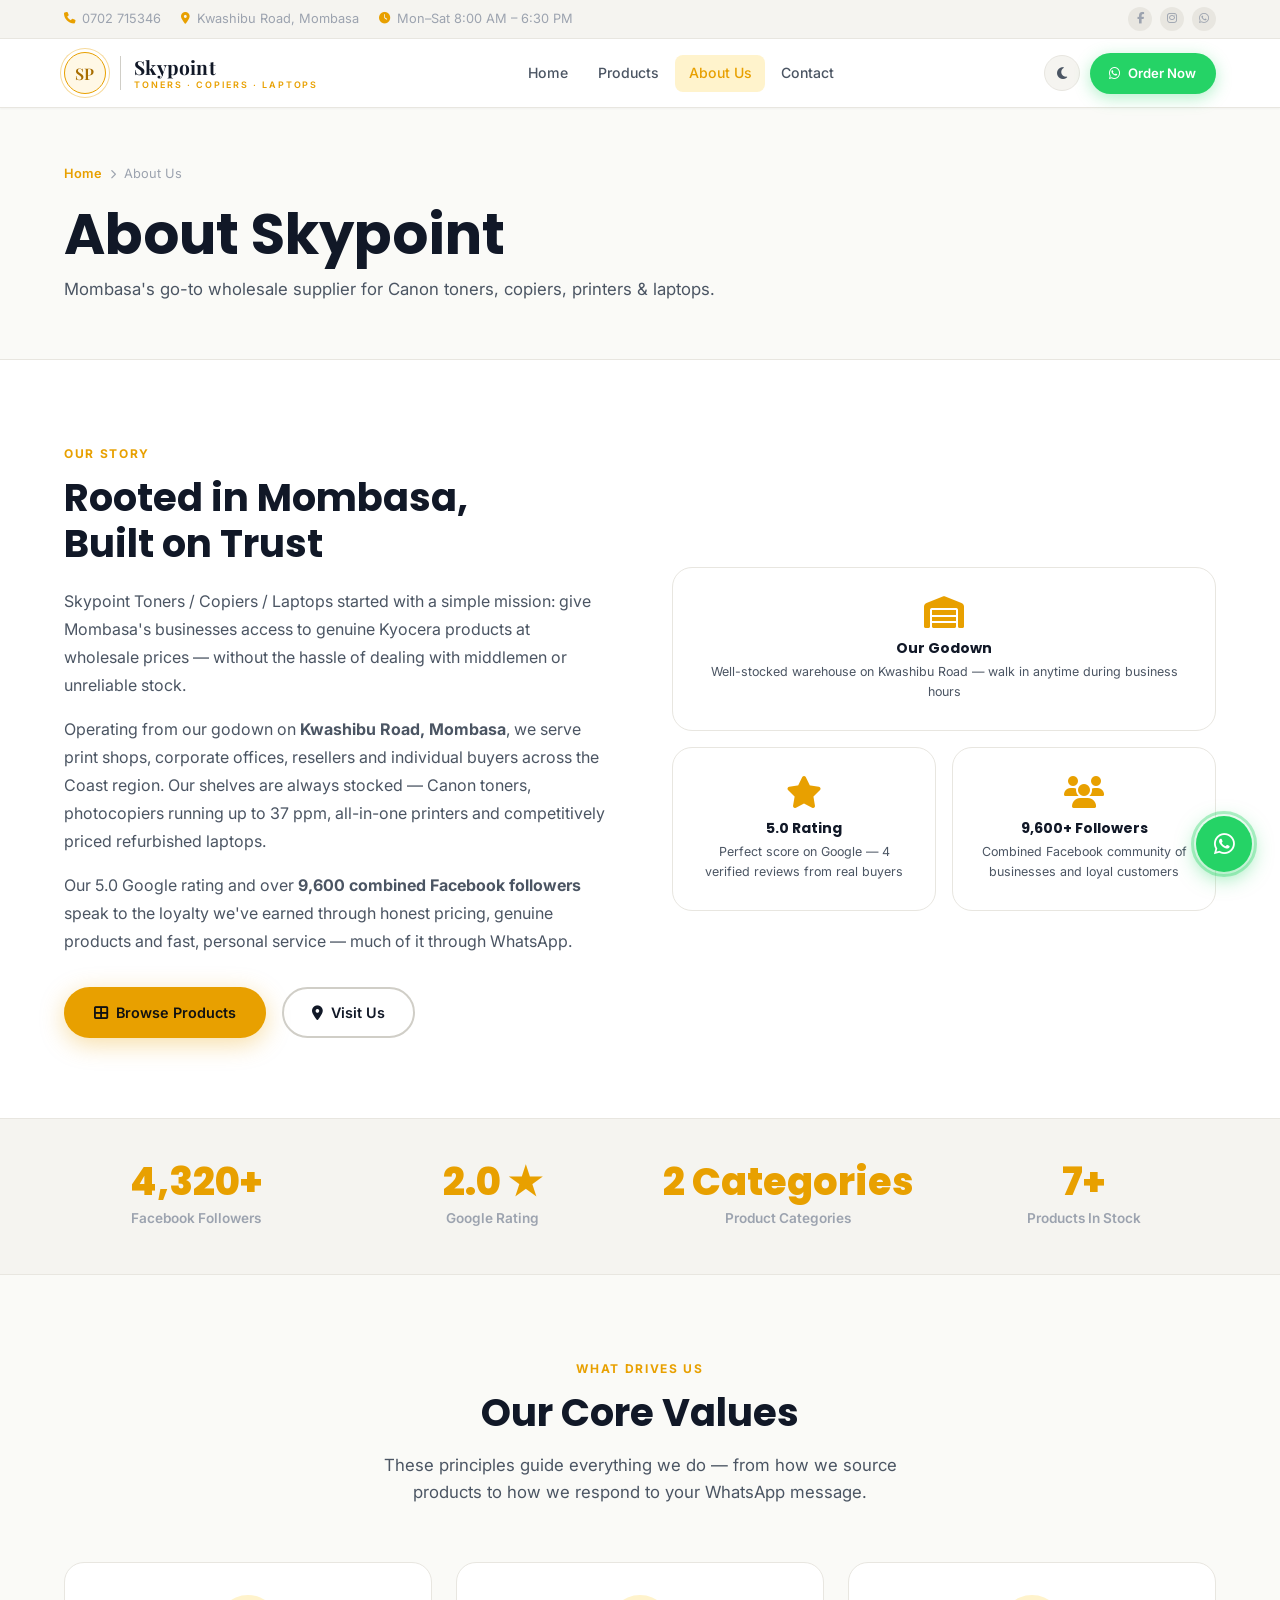
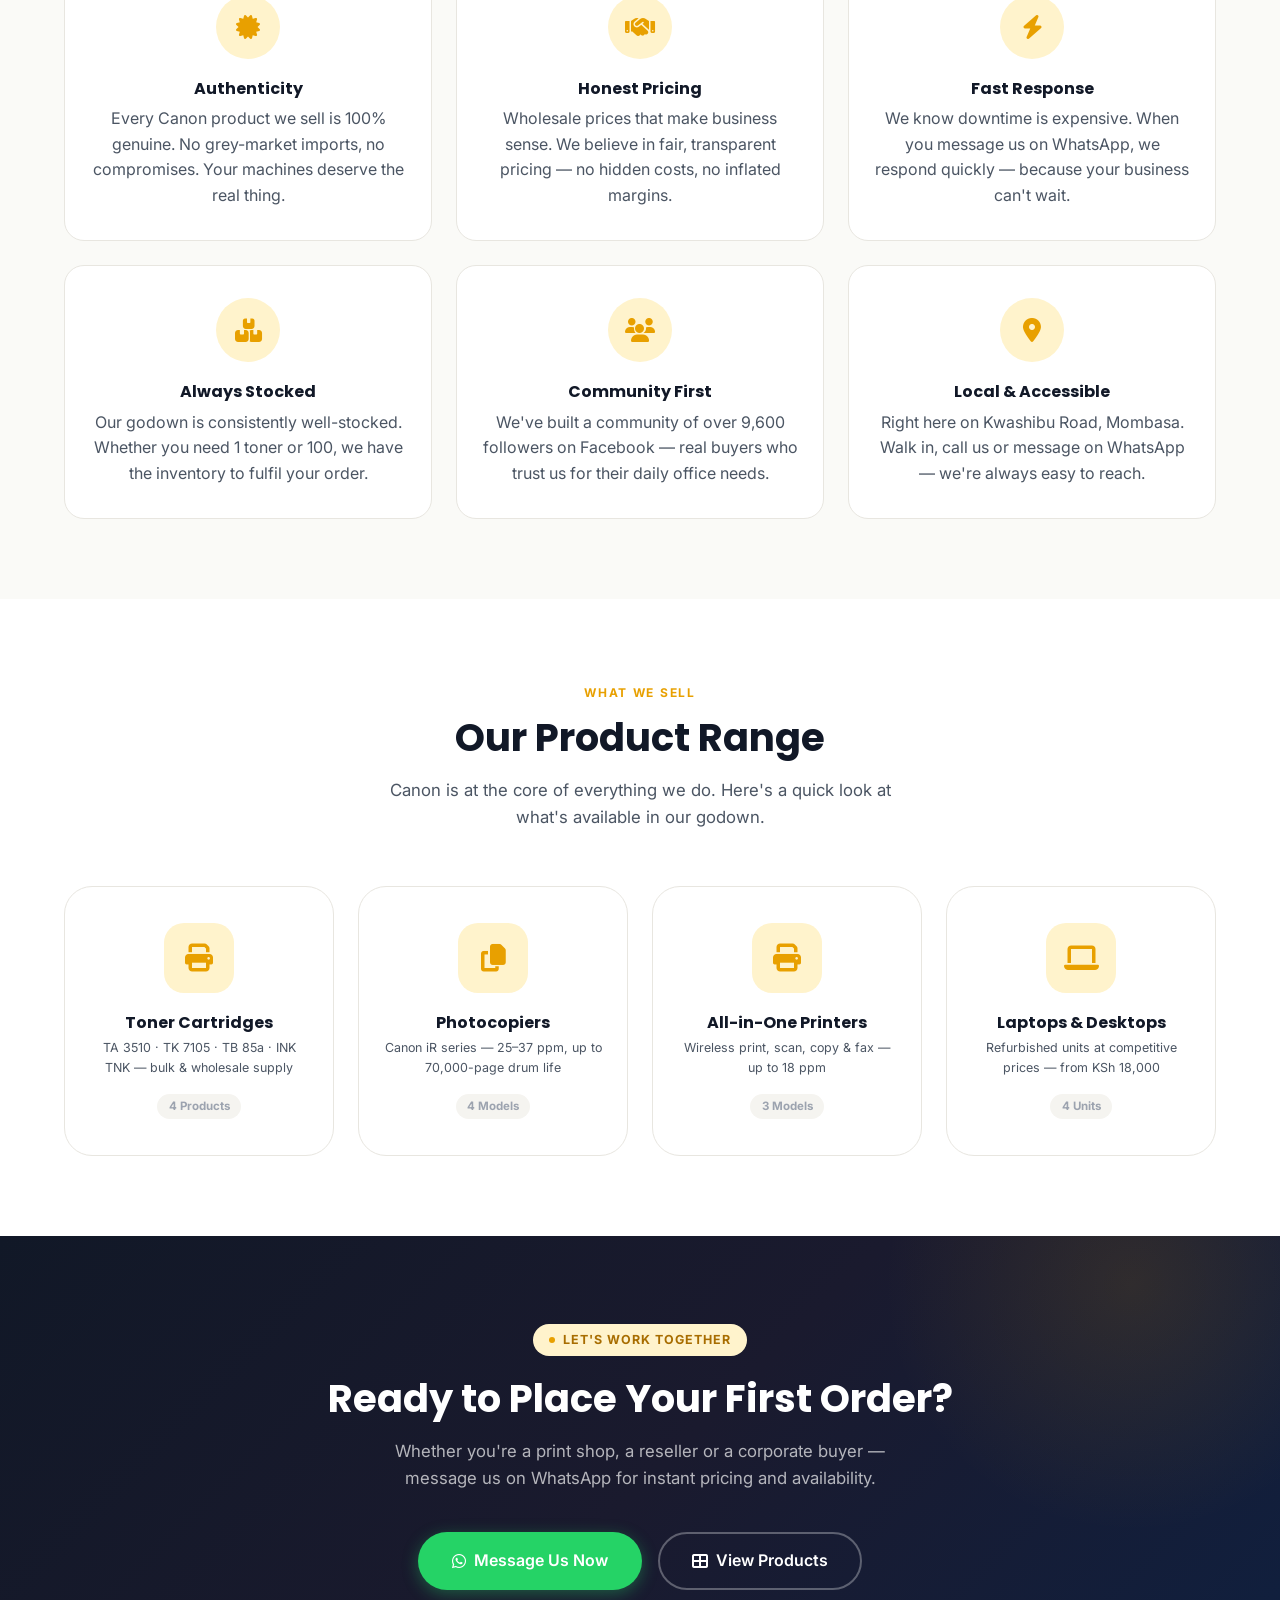
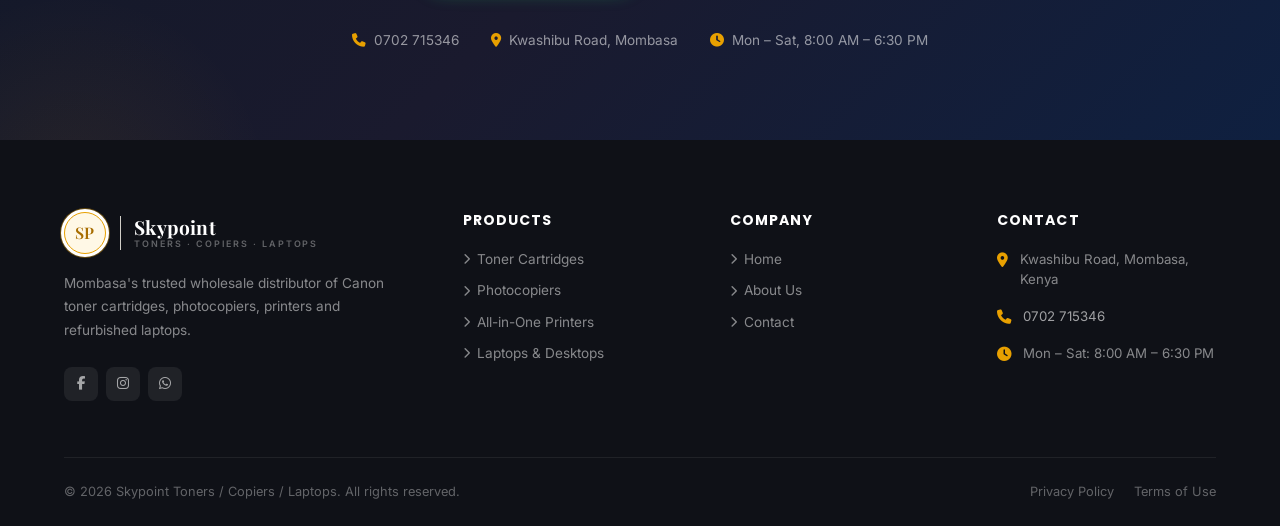
==== commit bd95ebc8: "Redesign logo badge and update About copy Restyle the header logo into a circular ring badge with se" ====
--- a/about.html
+++ b/about.html
@@ -7,7 +7,7 @@
   <meta name="description" content="Skypoint is Mombasa's trusted wholesale distributor of Canon toners, copiers, printers and laptops. Learn about our story, values and what drives us.">
   <link rel="preconnect" href="https://fonts.googleapis.com">
   <link rel="preconnect" href="https://fonts.gstatic.com" crossorigin>
-  <link href="https://fonts.googleapis.com/css2?family=Inter:wght@300;400;500;600;700;800&family=Poppins:wght@600;700;800;900&display=swap" rel="stylesheet">
+  <link href="https://fonts.googleapis.com/css2?family=Inter:wght@300;400;500;600;700;800&family=Poppins:wght@600;700;800;900&family=Playfair+Display:wght@600;700&display=swap" rel="stylesheet">
   <link rel="stylesheet" href="https://cdnjs.cloudflare.com/ajax/libs/font-awesome/6.5.0/css/all.min.css">
   <link rel="stylesheet" href="css/style.css">
 </head>
@@ -112,7 +112,7 @@
           <div class="reveal-left">
             <div class="overline" style="display:inline-block;font-size:0.75rem;font-weight:700;letter-spacing:0.14em;text-transform:uppercase;color:var(--accent);margin-bottom:0.75rem;">Our Story</div>
             <h2 style="margin-bottom:1.25rem;">Rooted in Mombasa,<br>Built on Trust</h2>
-            <p style="margin-bottom:1rem; line-height:1.75;">Skypoint Toners / Copiers / Laptops started with a simple mission: give Mombasa's businesses access to genuine Canon products at wholesale prices — without the hassle of dealing with middlemen or unreliable stock.</p>
+            <p style="margin-bottom:1rem; line-height:1.75;">Skypoint Toners / Copiers / Laptops started with a simple mission: give Mombasa's businesses access to genuine Kyocera products at wholesale prices — without the hassle of dealing with middlemen or unreliable stock.</p>
             <p style="margin-bottom:1rem; line-height:1.75;">Operating from our godown on <strong>Kwashibu Road, Mombasa</strong>, we serve print shops, corporate offices, resellers and individual buyers across the Coast region. Our shelves are always stocked — Canon toners, photocopiers running up to 37 ppm, all-in-one printers and competitively priced refurbished laptops.</p>
             <p style="line-height:1.75;">Our 5.0 Google rating and over <strong>9,600 combined Facebook followers</strong> speak to the loyalty we've earned through honest pricing, genuine products and fast, personal service — much of it through WhatsApp.</p>
             <div style="margin-top:2rem; display:flex; gap:1rem; flex-wrap:wrap;">
--- a/css/style.css
+++ b/css/style.css
@@ -31,6 +31,11 @@
   --accent-light: #FFF3CC;
   --accent-glow: rgba(232, 160, 0, 0.3);
 
+  /* Logo badge */
+  --logo-badge-bg: #FFF8E6;
+  --logo-badge-text: var(--accent-darker);
+  --logo-badge-ring: #FFFFFF;
+
   /* Light theme surfaces */
   --bg: #FFFFFF;
   --bg-alt: #FAFAF7;
@@ -85,6 +90,10 @@
   --shadow-accent: 0 6px 24px rgba(232, 160, 0, 0.22);
   --accent-light: rgba(232, 160, 0, 0.12);
   --accent-darker: var(--accent);
+
+  --logo-badge-bg: #101C36;
+  --logo-badge-text: var(--accent);
+  --logo-badge-ring: #101C36;
 }
 
 /* ============ 3. TYPOGRAPHY ============ */
@@ -285,34 +294,40 @@
 .logo {
   display: flex;
   align-items: center;
-  gap: 0.65rem;
+  gap: 0.85rem;
   flex-shrink: 0;
   text-decoration: none;
 }
 .logo-icon {
-  width: 40px; height: 40px;
-  background: var(--accent);
-  border-radius: var(--r-sm);
+  width: 42px; height: 42px;
+  background: var(--logo-badge-bg);
+  border-radius: 50%;
+  border: 1px solid var(--accent);
+  box-shadow: 0 0 0 3px var(--logo-badge-ring), 0 0 0 4px rgba(232, 160, 0, 0.4);
   display: flex; align-items: center; justify-content: center;
-  font-family: 'Poppins', sans-serif;
-  font-size: 1.1rem; font-weight: 900;
-  color: #111;
-  box-shadow: var(--shadow-accent);
-  letter-spacing: -0.05em;
+  font-family: 'Playfair Display', Georgia, serif;
+  font-size: 1rem; font-weight: 600;
+  color: var(--logo-badge-text);
+  letter-spacing: 0.02em;
   flex-shrink: 0;
-}
-.logo-text { display: flex; flex-direction: column; line-height: 1.1; }
+  transition: background var(--t-slow), color var(--t-slow), box-shadow var(--t-slow);
+}
+.logo-text {
+  display: flex; flex-direction: column; line-height: 1.2;
+  padding-left: 0.85rem;
+  border-left: 1px solid var(--border-strong);
+}
 .logo-name {
-  font-family: 'Poppins', sans-serif;
-  font-size: 1.1rem; font-weight: 800;
+  font-family: 'Playfair Display', Georgia, serif;
+  font-size: 1.2rem; font-weight: 700;
   color: var(--text);
-  letter-spacing: -0.02em;
+  letter-spacing: 0.01em;
   transition: color var(--t-slow);
 }
 .logo-tagline {
-  font-size: 0.6rem; font-weight: 600;
-  color: var(--text-muted);
-  letter-spacing: 0.1em;
+  font-size: 0.56rem; font-weight: 600;
+  color: var(--accent);
+  letter-spacing: 0.22em;
   text-transform: uppercase;
   transition: color var(--t-slow);
 }
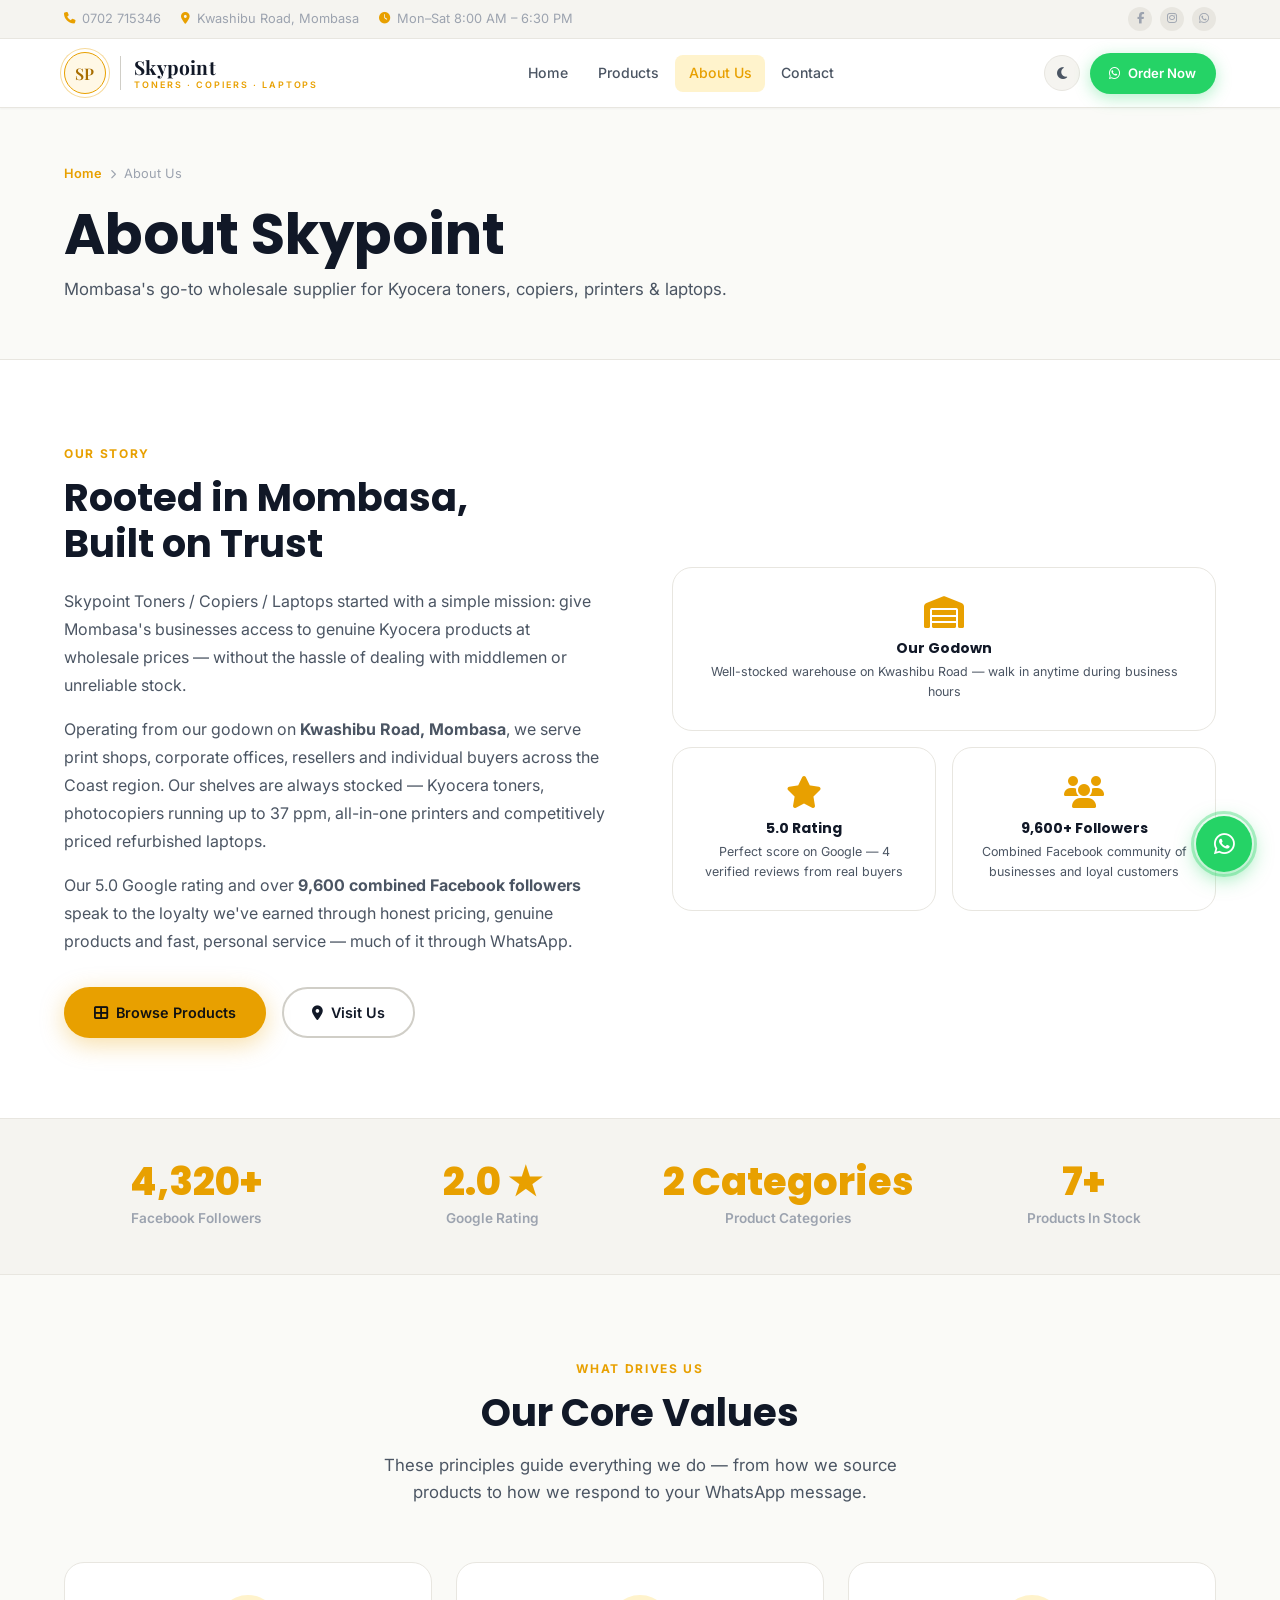
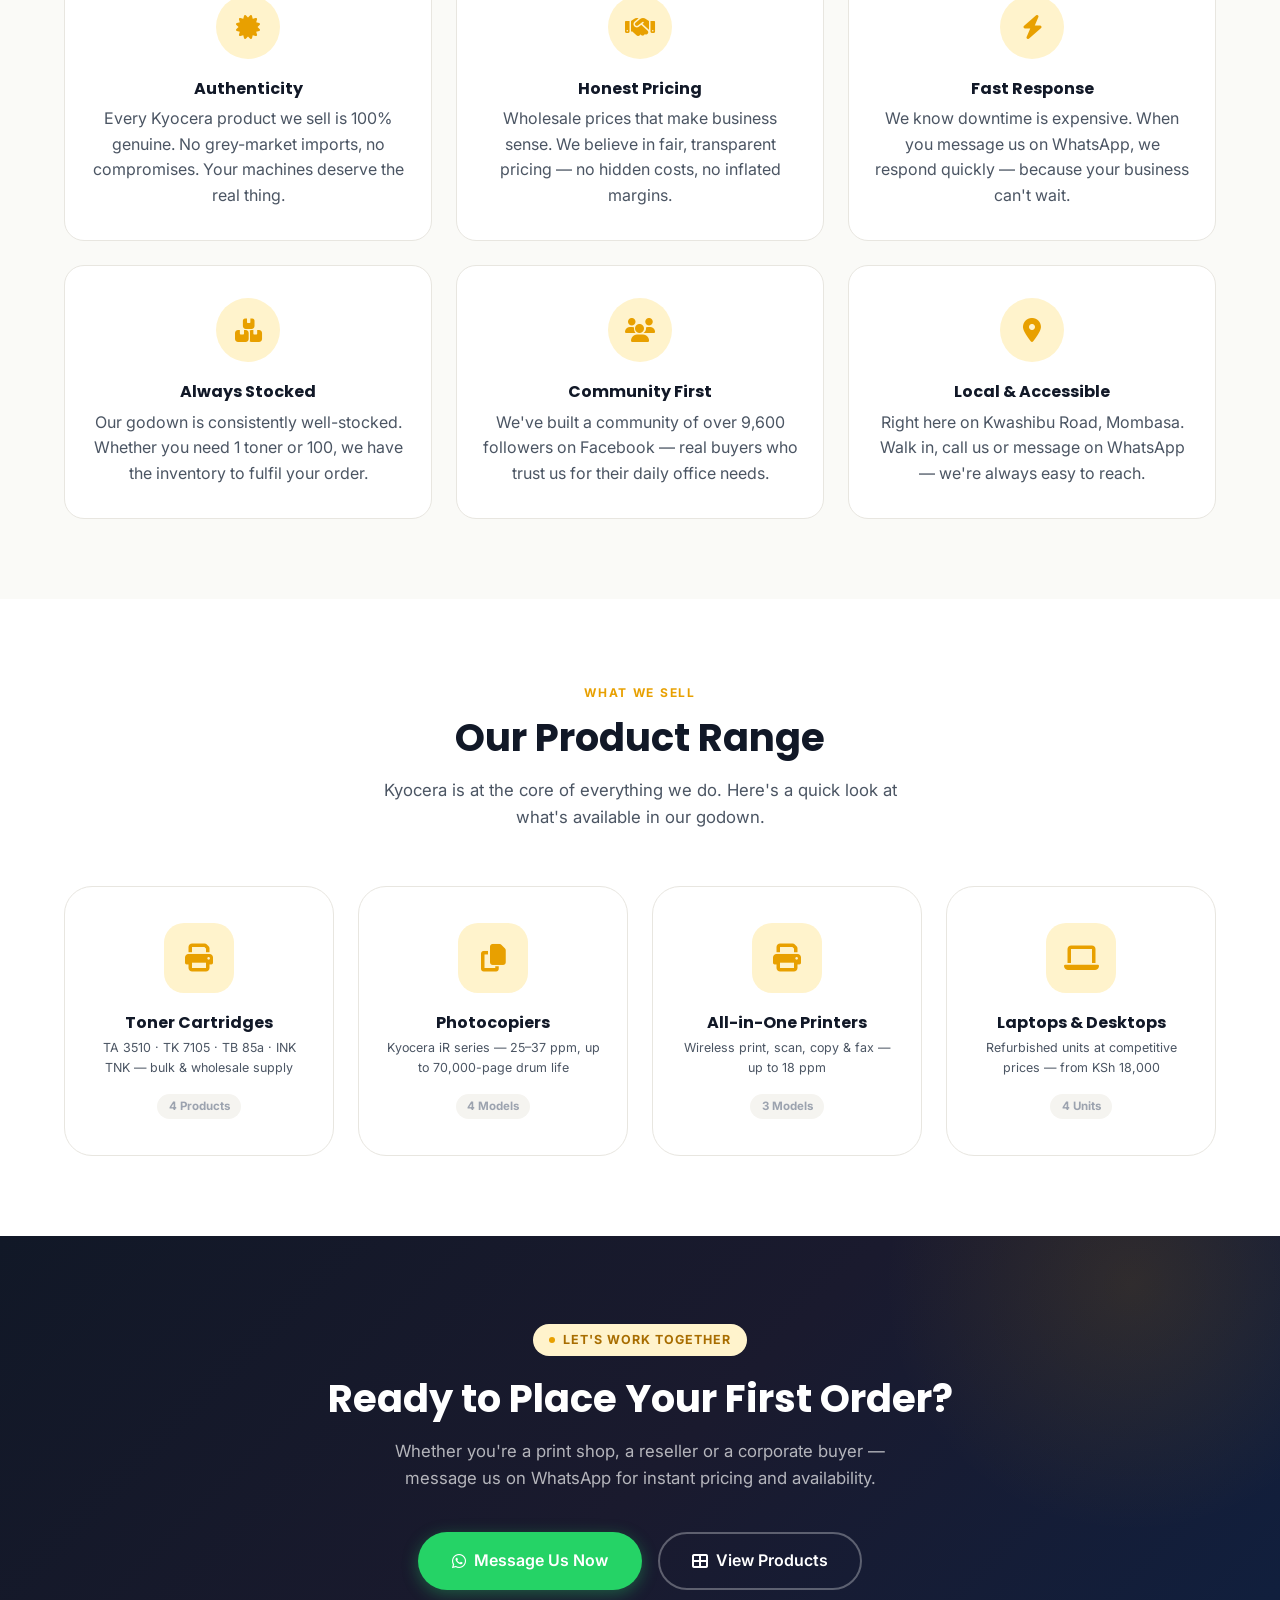
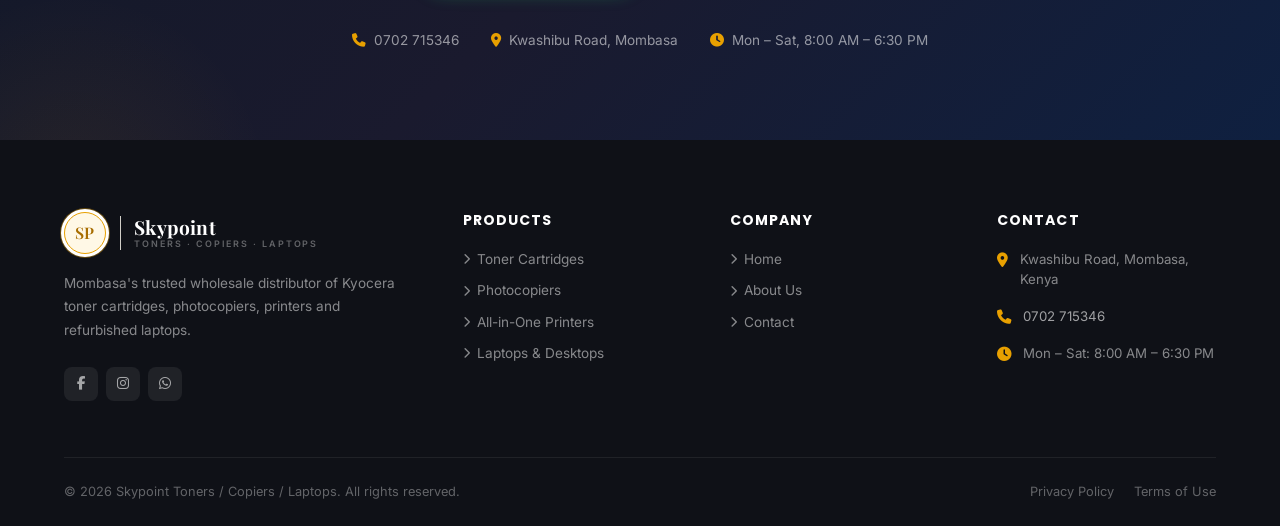
==== commit 5360a047: "Rebrand product line from Canon to Kyocera Client's Canon dealership ended; new supply deal is with " ====
--- a/about.html
+++ b/about.html
@@ -4,7 +4,7 @@
   <meta charset="UTF-8">
   <meta name="viewport" content="width=device-width, initial-scale=1.0">
   <title>About Us — Skypoint Toners, Copiers &amp; Laptops | Mombasa</title>
-  <meta name="description" content="Skypoint is Mombasa's trusted wholesale distributor of Canon toners, copiers, printers and laptops. Learn about our story, values and what drives us.">
+  <meta name="description" content="Skypoint is Mombasa's trusted wholesale distributor of Kyocera toners, copiers, printers and laptops. Learn about our story, values and what drives us.">
   <link rel="preconnect" href="https://fonts.googleapis.com">
   <link rel="preconnect" href="https://fonts.gstatic.com" crossorigin>
   <link href="https://fonts.googleapis.com/css2?family=Inter:wght@300;400;500;600;700;800&family=Poppins:wght@600;700;800;900&family=Playfair+Display:wght@600;700&display=swap" rel="stylesheet">
@@ -99,7 +99,7 @@
         <span>About Us</span>
       </div>
       <h1>About Skypoint</h1>
-      <p style="margin-top:0.5rem; font-size:1.05rem;">Mombasa's go-to wholesale supplier for Canon toners, copiers, printers &amp; laptops.</p>
+      <p style="margin-top:0.5rem; font-size:1.05rem;">Mombasa's go-to wholesale supplier for Kyocera toners, copiers, printers &amp; laptops.</p>
     </div>
   </div>
 
@@ -113,7 +113,7 @@
             <div class="overline" style="display:inline-block;font-size:0.75rem;font-weight:700;letter-spacing:0.14em;text-transform:uppercase;color:var(--accent);margin-bottom:0.75rem;">Our Story</div>
             <h2 style="margin-bottom:1.25rem;">Rooted in Mombasa,<br>Built on Trust</h2>
             <p style="margin-bottom:1rem; line-height:1.75;">Skypoint Toners / Copiers / Laptops started with a simple mission: give Mombasa's businesses access to genuine Kyocera products at wholesale prices — without the hassle of dealing with middlemen or unreliable stock.</p>
-            <p style="margin-bottom:1rem; line-height:1.75;">Operating from our godown on <strong>Kwashibu Road, Mombasa</strong>, we serve print shops, corporate offices, resellers and individual buyers across the Coast region. Our shelves are always stocked — Canon toners, photocopiers running up to 37 ppm, all-in-one printers and competitively priced refurbished laptops.</p>
+            <p style="margin-bottom:1rem; line-height:1.75;">Operating from our godown on <strong>Kwashibu Road, Mombasa</strong>, we serve print shops, corporate offices, resellers and individual buyers across the Coast region. Our shelves are always stocked — Kyocera toners, photocopiers running up to 37 ppm, all-in-one printers and competitively priced refurbished laptops.</p>
             <p style="line-height:1.75;">Our 5.0 Google rating and over <strong>9,600 combined Facebook followers</strong> speak to the loyalty we've earned through honest pricing, genuine products and fast, personal service — much of it through WhatsApp.</p>
             <div style="margin-top:2rem; display:flex; gap:1rem; flex-wrap:wrap;">
               <a href="products.html" class="btn btn-primary">
@@ -181,7 +181,7 @@
           <div class="value-card reveal delay-1">
             <div class="value-icon"><i class="fas fa-certificate"></i></div>
             <h3>Authenticity</h3>
-            <p>Every Canon product we sell is 100% genuine. No grey-market imports, no compromises. Your machines deserve the real thing.</p>
+            <p>Every Kyocera product we sell is 100% genuine. No grey-market imports, no compromises. Your machines deserve the real thing.</p>
           </div>
           <div class="value-card reveal delay-2">
             <div class="value-icon"><i class="fas fa-handshake"></i></div>
@@ -218,7 +218,7 @@
         <div class="section-header">
           <div class="overline">What We Sell</div>
           <h2>Our Product Range</h2>
-          <p>Canon is at the core of everything we do. Here's a quick look at what's available in our godown.</p>
+          <p>Kyocera is at the core of everything we do. Here's a quick look at what's available in our godown.</p>
         </div>
         <div class="categories-grid">
           <a href="products.html" class="category-card reveal delay-1">
@@ -230,7 +230,7 @@
           <a href="products.html" class="category-card reveal delay-2">
             <div class="cat-icon"><i class="fas fa-copy"></i></div>
             <h3>Photocopiers</h3>
-            <p>Canon iR series — 25–37 ppm, up to 70,000-page drum life</p>
+            <p>Kyocera iR series — 25–37 ppm, up to 70,000-page drum life</p>
             <span class="cat-count">4 Models</span>
           </a>
           <a href="products.html" class="category-card reveal delay-3">
@@ -290,7 +290,7 @@
               <span class="logo-tagline">Toners · Copiers · Laptops</span>
             </div>
           </div>
-          <p>Mombasa's trusted wholesale distributor of Canon toner cartridges, photocopiers, printers and refurbished laptops.</p>
+          <p>Mombasa's trusted wholesale distributor of Kyocera toner cartridges, photocopiers, printers and refurbished laptops.</p>
           <div class="footer-social">
             <a href="#" aria-label="Facebook"><i class="fab fa-facebook-f"></i></a>
             <a href="#" aria-label="Instagram"><i class="fab fa-instagram"></i></a>
--- a/css/style.css
+++ b/css/style.css
@@ -464,6 +464,25 @@
   opacity: 1;
 }
 
+.hero-video-bg {
+  display: none;
+  position: absolute;
+  inset: 0;
+  z-index: 0;
+  overflow: hidden;
+  pointer-events: none;
+}
+.hero-bg-vid {
+  width: 100%;
+  height: 100%;
+  object-fit: cover;
+  opacity: 0.14;
+}
+[data-theme="dark"] .hero-bg-vid { opacity: 0.2; }
+@media (max-width: 900px) {
+  .hero-video-bg { display: block; }
+}
+
 .hero-grid {
   display: grid;
   grid-template-columns: 1fr 1fr;
@@ -1356,6 +1375,22 @@
   .hero-grid { grid-template-columns: 1fr; }
   .hero-visual { display: none; }
   .hero-desc { max-width: 100%; }
+
+  /* Legibility over the background video */
+  .hero-overline, .hero h1, .hero-desc {
+    text-shadow: 0 1px 3px rgba(0,0,0,0.12);
+  }
+  [data-theme="dark"] .hero-overline,
+  [data-theme="dark"] .hero h1,
+  [data-theme="dark"] .hero-desc {
+    text-shadow: 0 1px 4px rgba(0,0,0,0.5);
+  }
+  .hero-overline, .hero-arrow-btn {
+    box-shadow: var(--shadow-sm);
+  }
+  .hero-actions .btn-whatsapp {
+    box-shadow: var(--shadow-md), 0 4px 16px rgba(37,211,102,0.35);
+  }
 
   /* Sections */
   .section { padding: 3.5rem 0; }
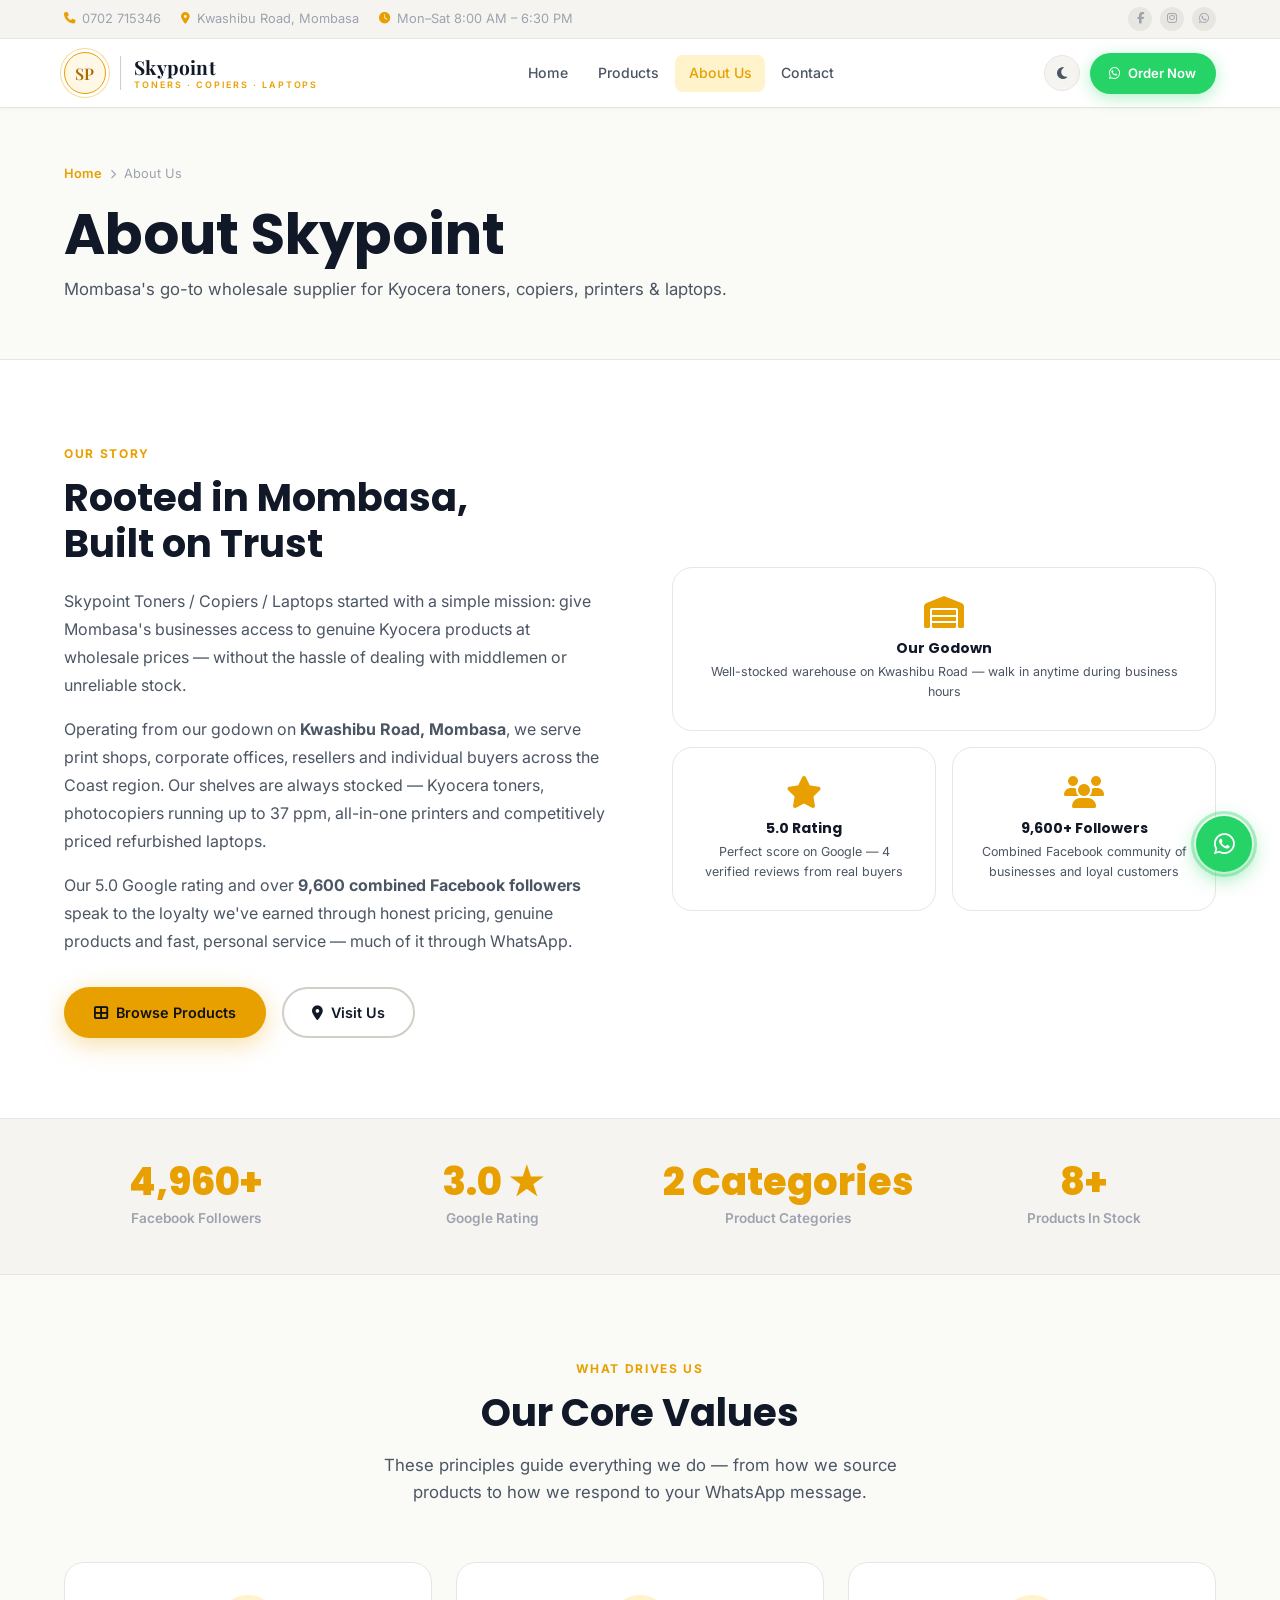
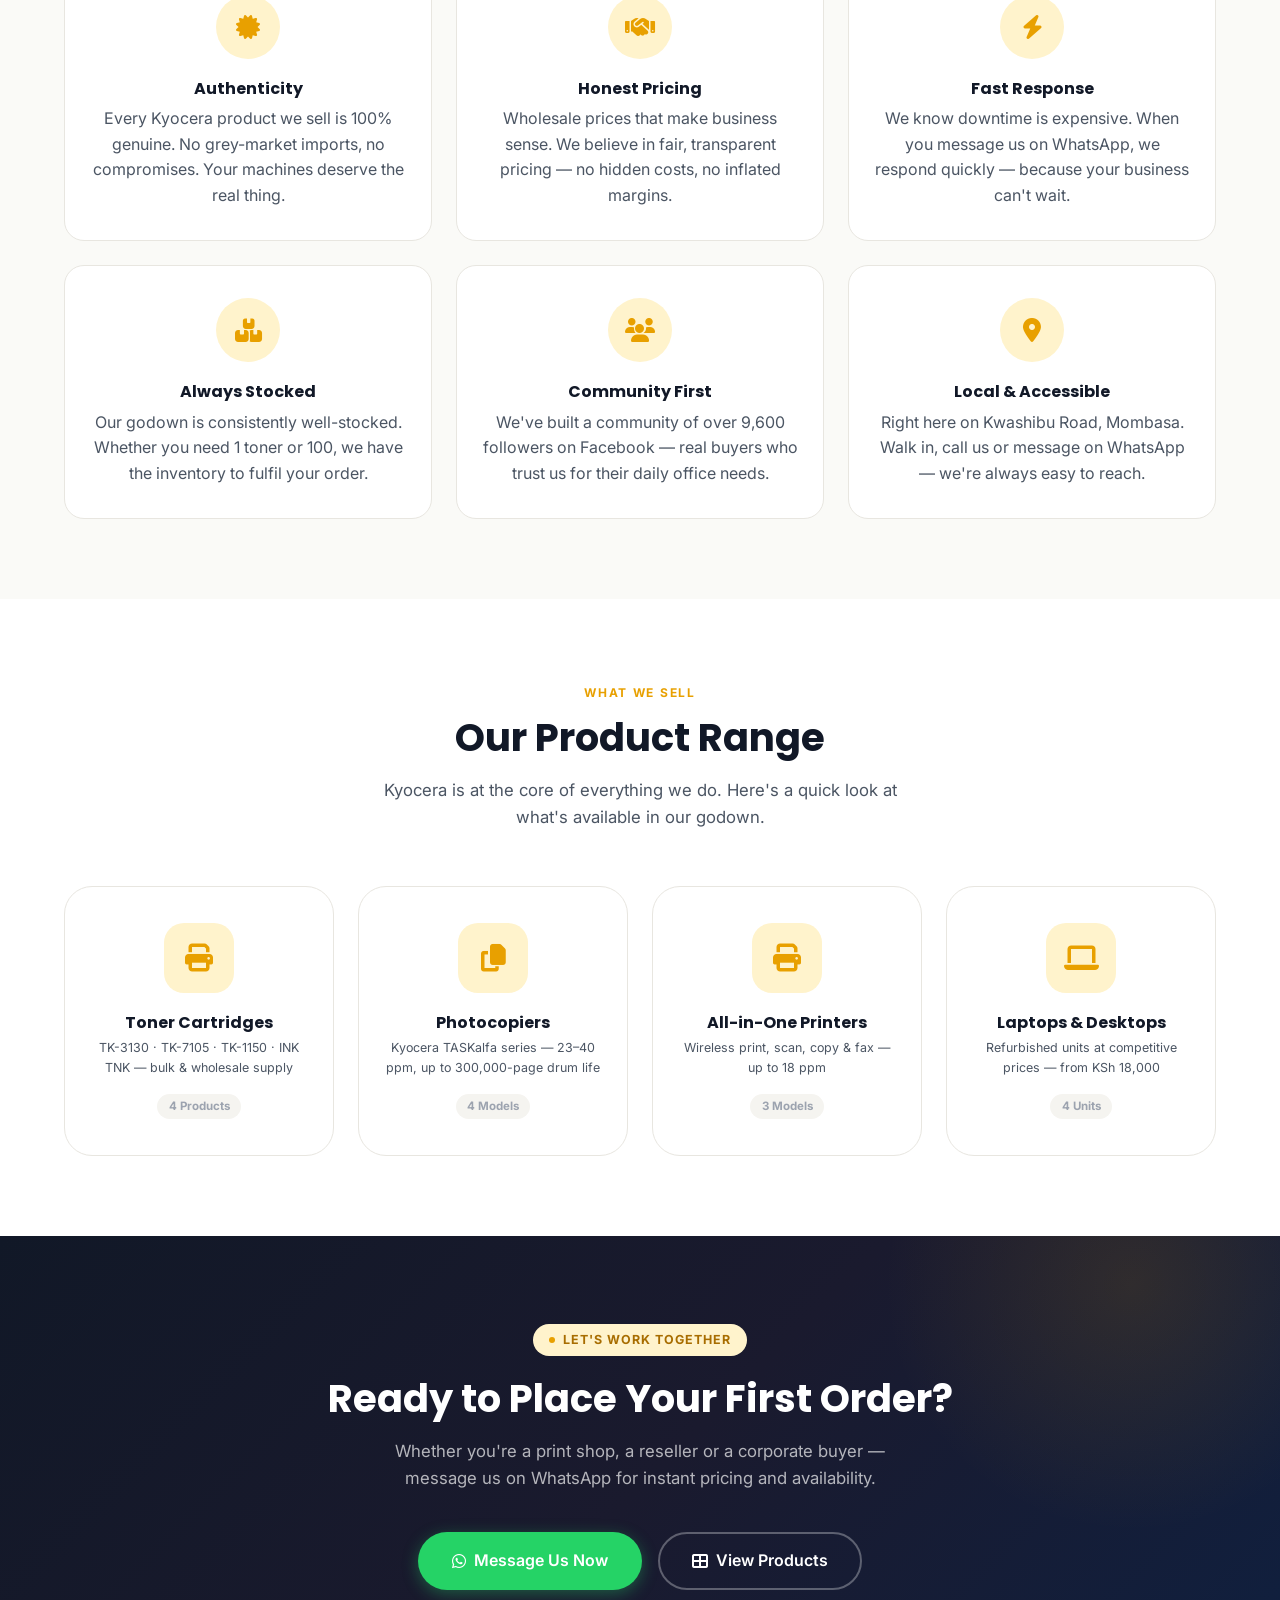
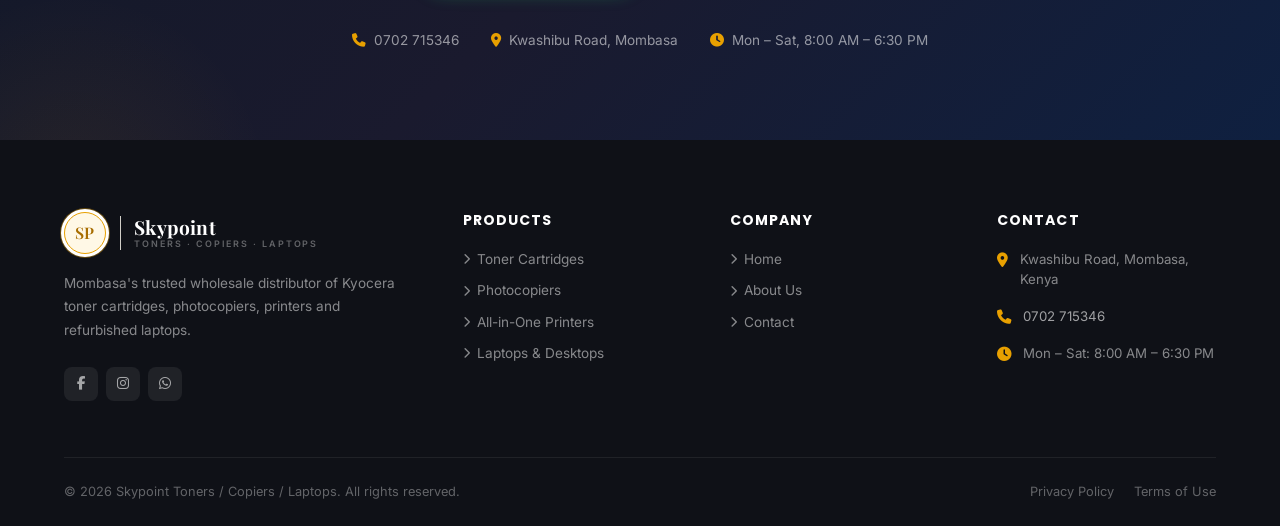
==== commit bcf15df6: "Replace Canon-specific product names with real Kyocera lines PIXMA/MAXIFY/imageCLASS and iR-series w" ====
--- a/about.html
+++ b/about.html
@@ -224,13 +224,13 @@
           <a href="products.html" class="category-card reveal delay-1">
             <div class="cat-icon"><i class="fas fa-print"></i></div>
             <h3>Toner Cartridges</h3>
-            <p>TA 3510 · TK 7105 · TB 85a · INK TNK — bulk &amp; wholesale supply</p>
+            <p>TK-3130 · TK-7105 · TK-1150 · INK TNK — bulk &amp; wholesale supply</p>
             <span class="cat-count">4 Products</span>
           </a>
           <a href="products.html" class="category-card reveal delay-2">
             <div class="cat-icon"><i class="fas fa-copy"></i></div>
             <h3>Photocopiers</h3>
-            <p>Kyocera iR series — 25–37 ppm, up to 70,000-page drum life</p>
+            <p>Kyocera TASKalfa series — 23–40 ppm, up to 300,000-page drum life</p>
             <span class="cat-count">4 Models</span>
           </a>
           <a href="products.html" class="category-card reveal delay-3">
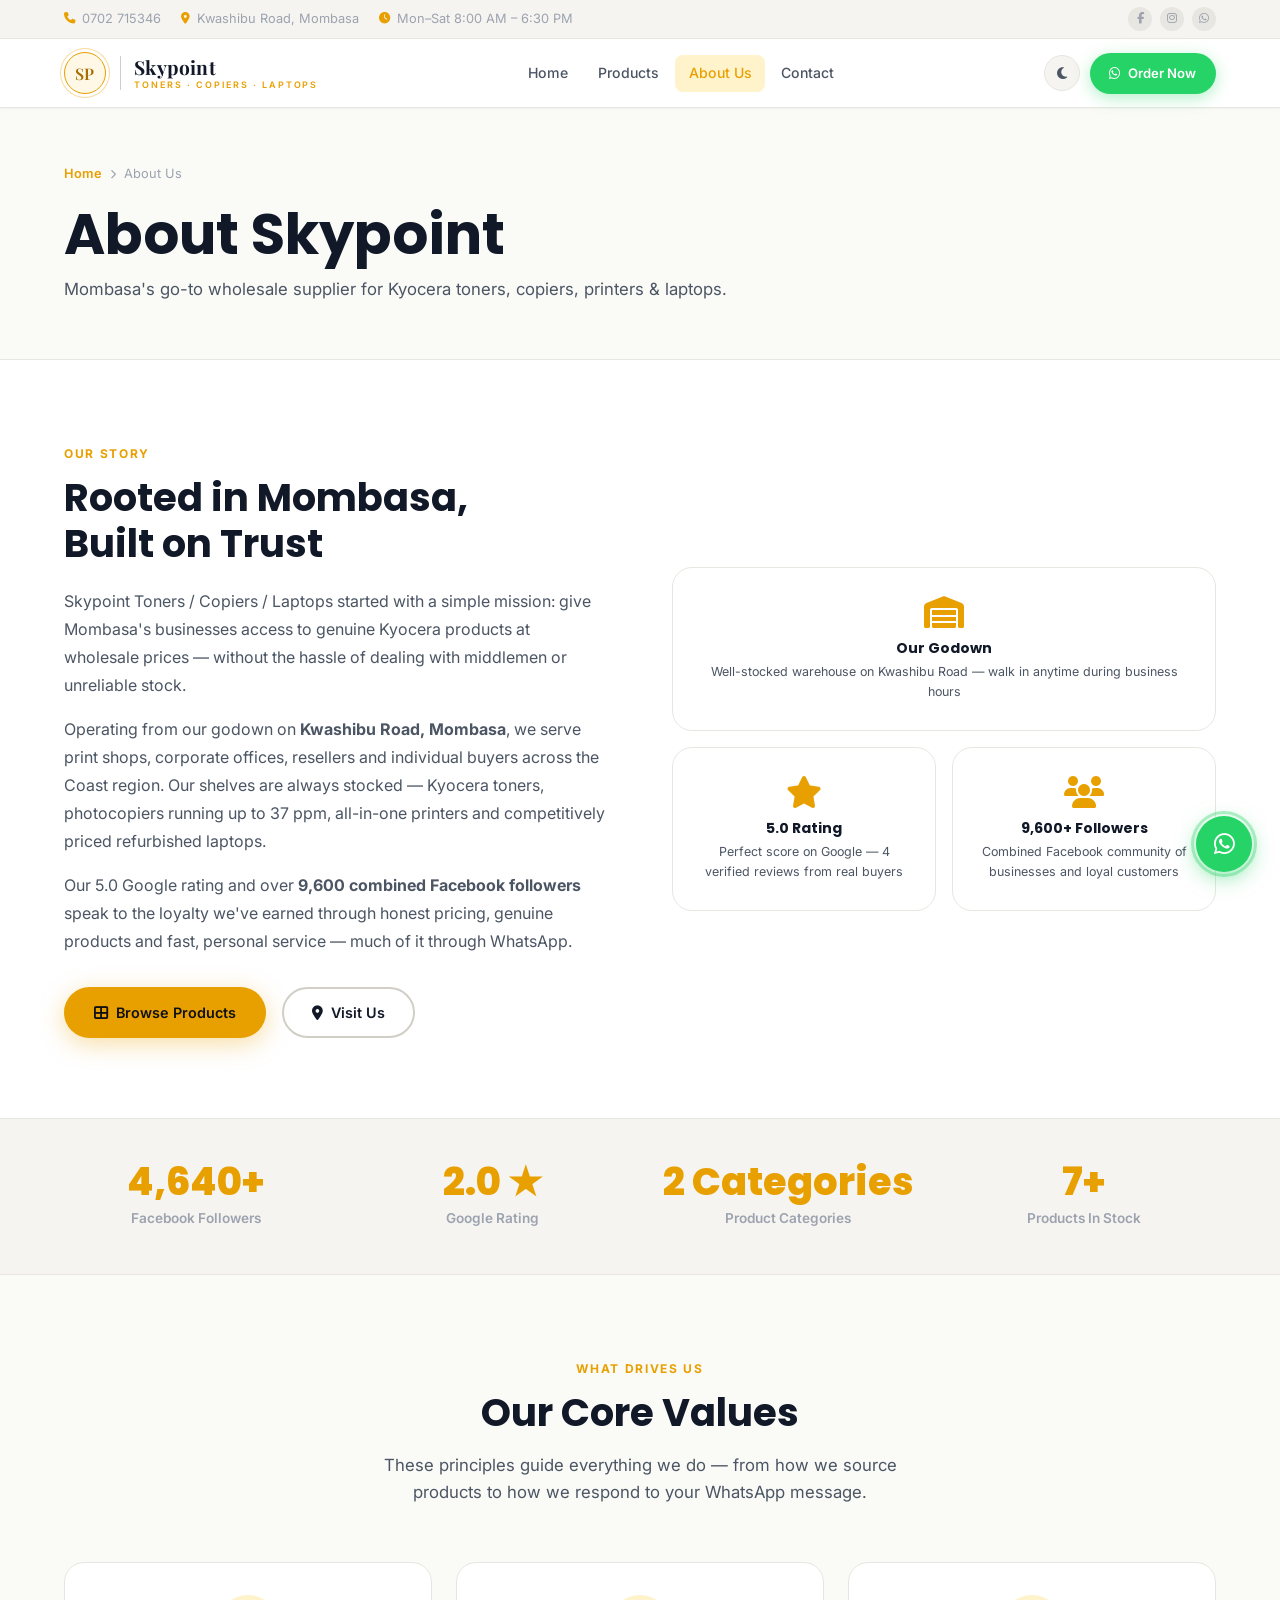
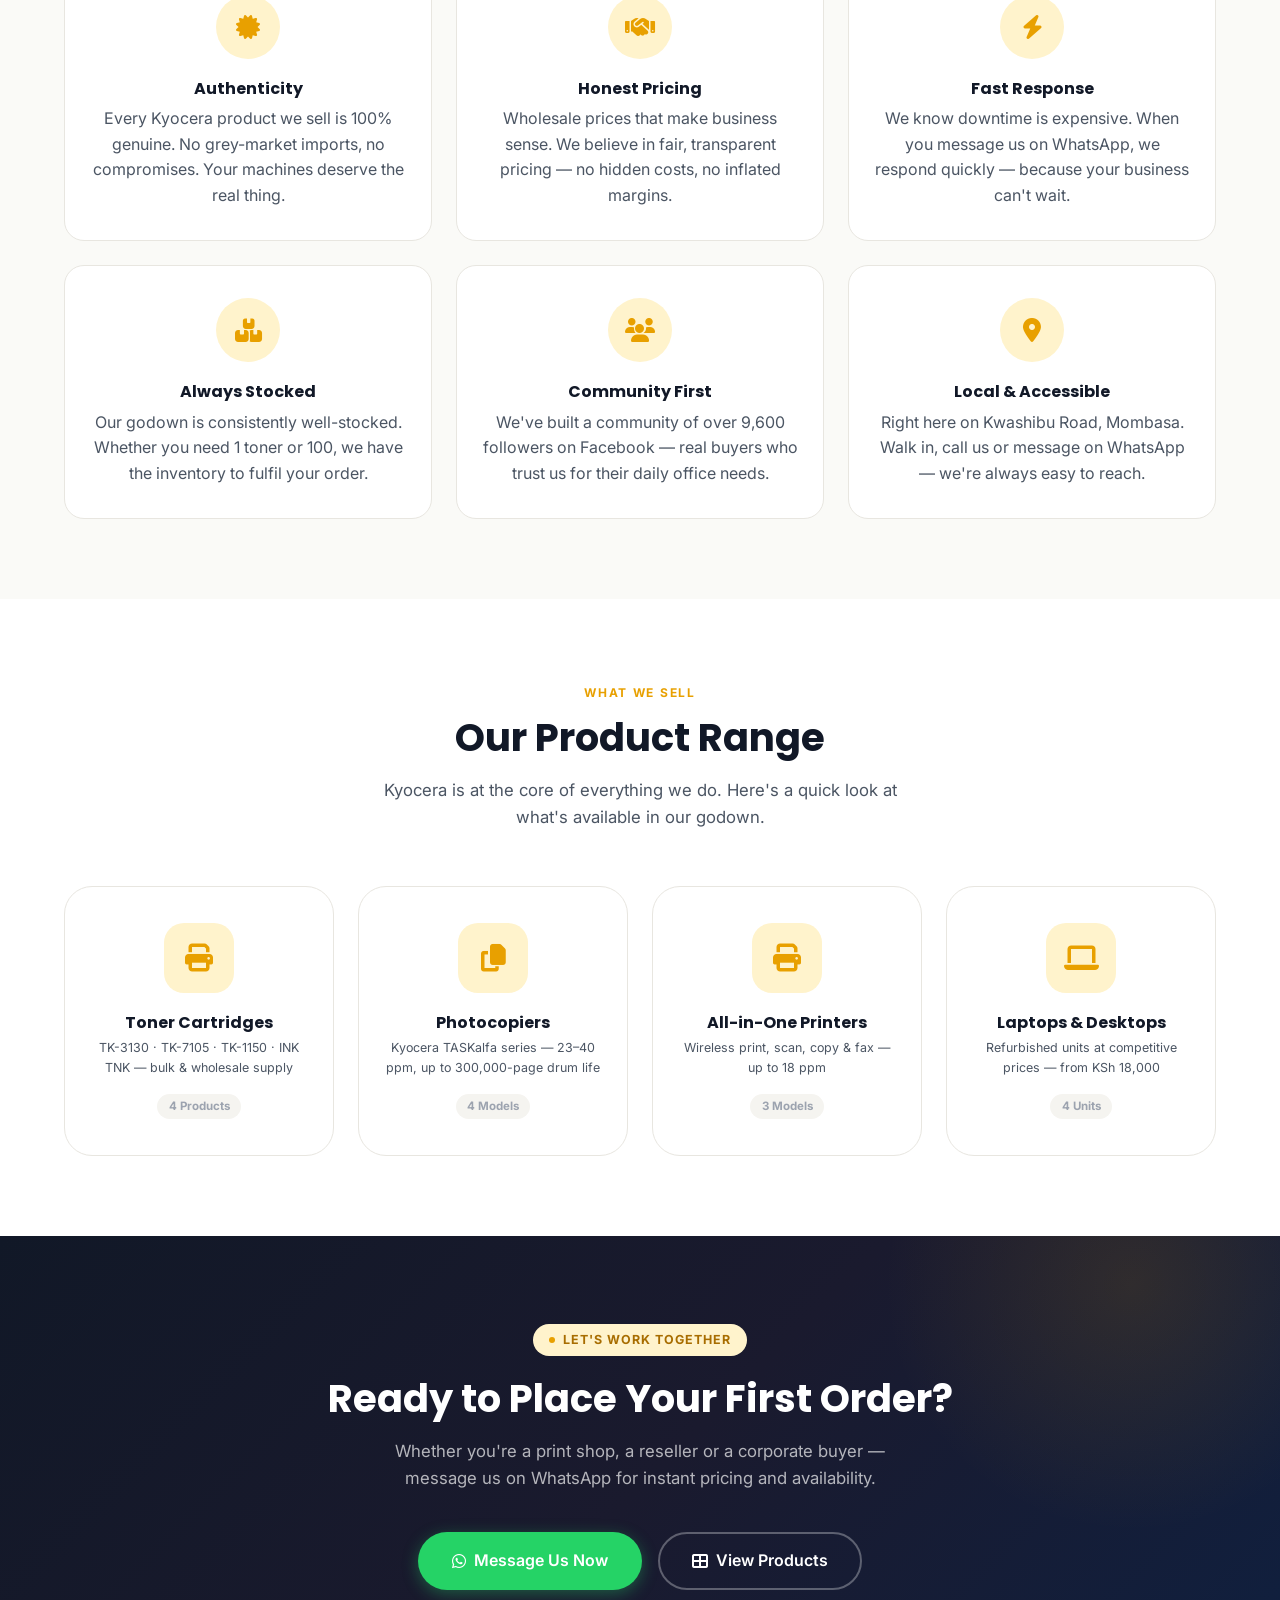
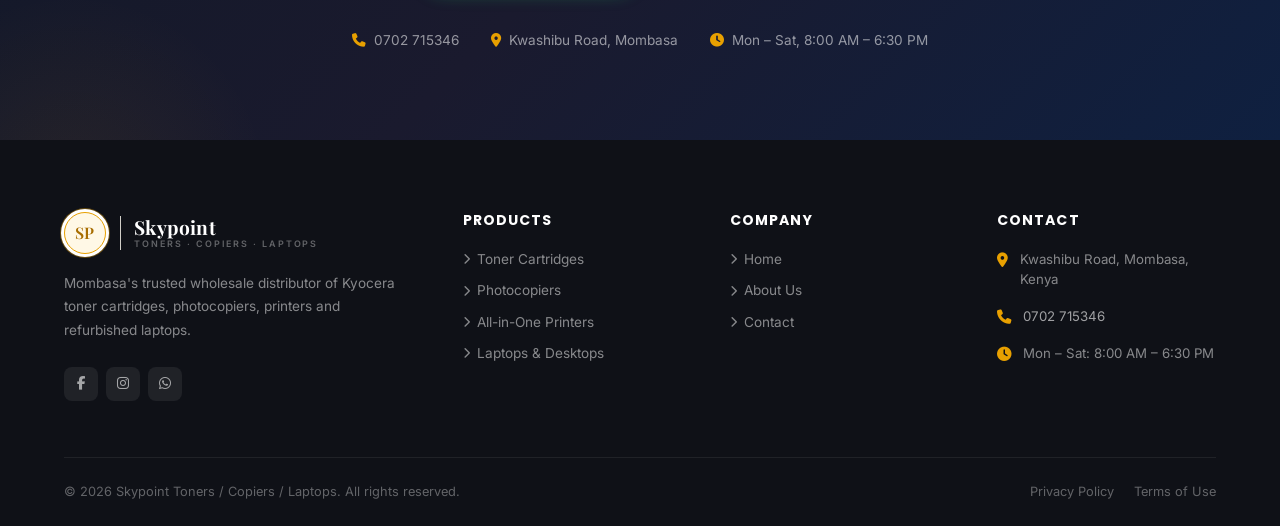
==== commit e81bc6d5: "Fix mobile layout issues across public site and admin - Products page: remove inline 3-column grid t" ====
--- a/about.html
+++ b/about.html
@@ -9,7 +9,7 @@
   <link rel="preconnect" href="https://fonts.gstatic.com" crossorigin>
   <link href="https://fonts.googleapis.com/css2?family=Inter:wght@300;400;500;600;700;800&family=Poppins:wght@600;700;800;900&family=Playfair+Display:wght@600;700&display=swap" rel="stylesheet">
   <link rel="stylesheet" href="https://cdnjs.cloudflare.com/ajax/libs/font-awesome/6.5.0/css/all.min.css">
-  <link rel="stylesheet" href="css/style.css">
+  <link rel="stylesheet" href="css/style.css?v=20261110">
 </head>
 <body>
 
--- a/css/style.css
+++ b/css/style.css
@@ -816,6 +816,12 @@
   color: var(--text-muted);
   opacity: 1;
 }
+.product-photo {
+  width: 100%; height: 100%;
+  object-fit: cover; display: block;
+  transition: transform var(--t-base);
+}
+.product-card:hover .product-photo { transform: scale(1.05); }
 .product-badges {
   position: absolute; top: 0.65rem; left: 0.65rem;
   display: flex; flex-direction: column; gap: 0.35rem;
@@ -1565,6 +1571,46 @@
   .value-card { padding: 1.5rem 1rem; }
 }
 
+/* ---- Overflow guards (all widths) ----
+   Grid/flex children default to min-width:auto, so a wide child (the
+   horizontally-scrolling filter tabs, the map iframe, long emails) would
+   stretch the whole column past the screen edge on phones. */
+.products-page-layout > *,
+.contact-grid > *,
+.contact-info-wrap > *,
+.hero-grid > * { min-width: 0; }
+.cic-body p, .cic-body a { overflow-wrap: anywhere; }
+
+/* Products page grid sits beside the sidebar, so 3 columns on desktop
+   (the ≤1100 / ≤900 / ≤480 rules above take over on smaller screens). */
+@media (min-width: 1101px) {
+  .products-grid--page { grid-template-columns: repeat(3, 1fr); }
+}
+.products-grid > * { min-width: 0; }
+
+/* Tablets 769–900px: desktop nav links + WhatsApp button don't fit */
+@media (max-width: 900px) {
+  .nav-actions .btn-whatsapp { display: none; }
+}
+
+/* ---- Products page on phones: products first ---- */
+@media (max-width: 768px) {
+  .products-sidebar { order: 2; }
+  /* Category list duplicates the filter tabs above the grid */
+  .products-sidebar .sidebar-block:first-child { display: none; }
+}
+
+/* ---- Very small phones (≤400px): fit logo + menu button ---- */
+@media (max-width: 400px) {
+  .nav { gap: 0.5rem; }
+  .logo { gap: 0.55rem; }
+  .logo-text { padding-left: 0.55rem; }
+  .logo-tagline { letter-spacing: 0.1em; font-size: 0.5rem; }
+  .nav-actions { gap: 0.4rem; }
+  .theme-toggle { width: 34px; height: 34px; }
+  .btn-lg { padding: 0.85rem 1.25rem; font-size: 0.95rem; max-width: 100%; white-space: normal; text-align: center; justify-content: center; }
+}
+
 /* ============================================================
    HERO VISUAL — Photo Mosaic (reference-style layout)
    ============================================================ */
